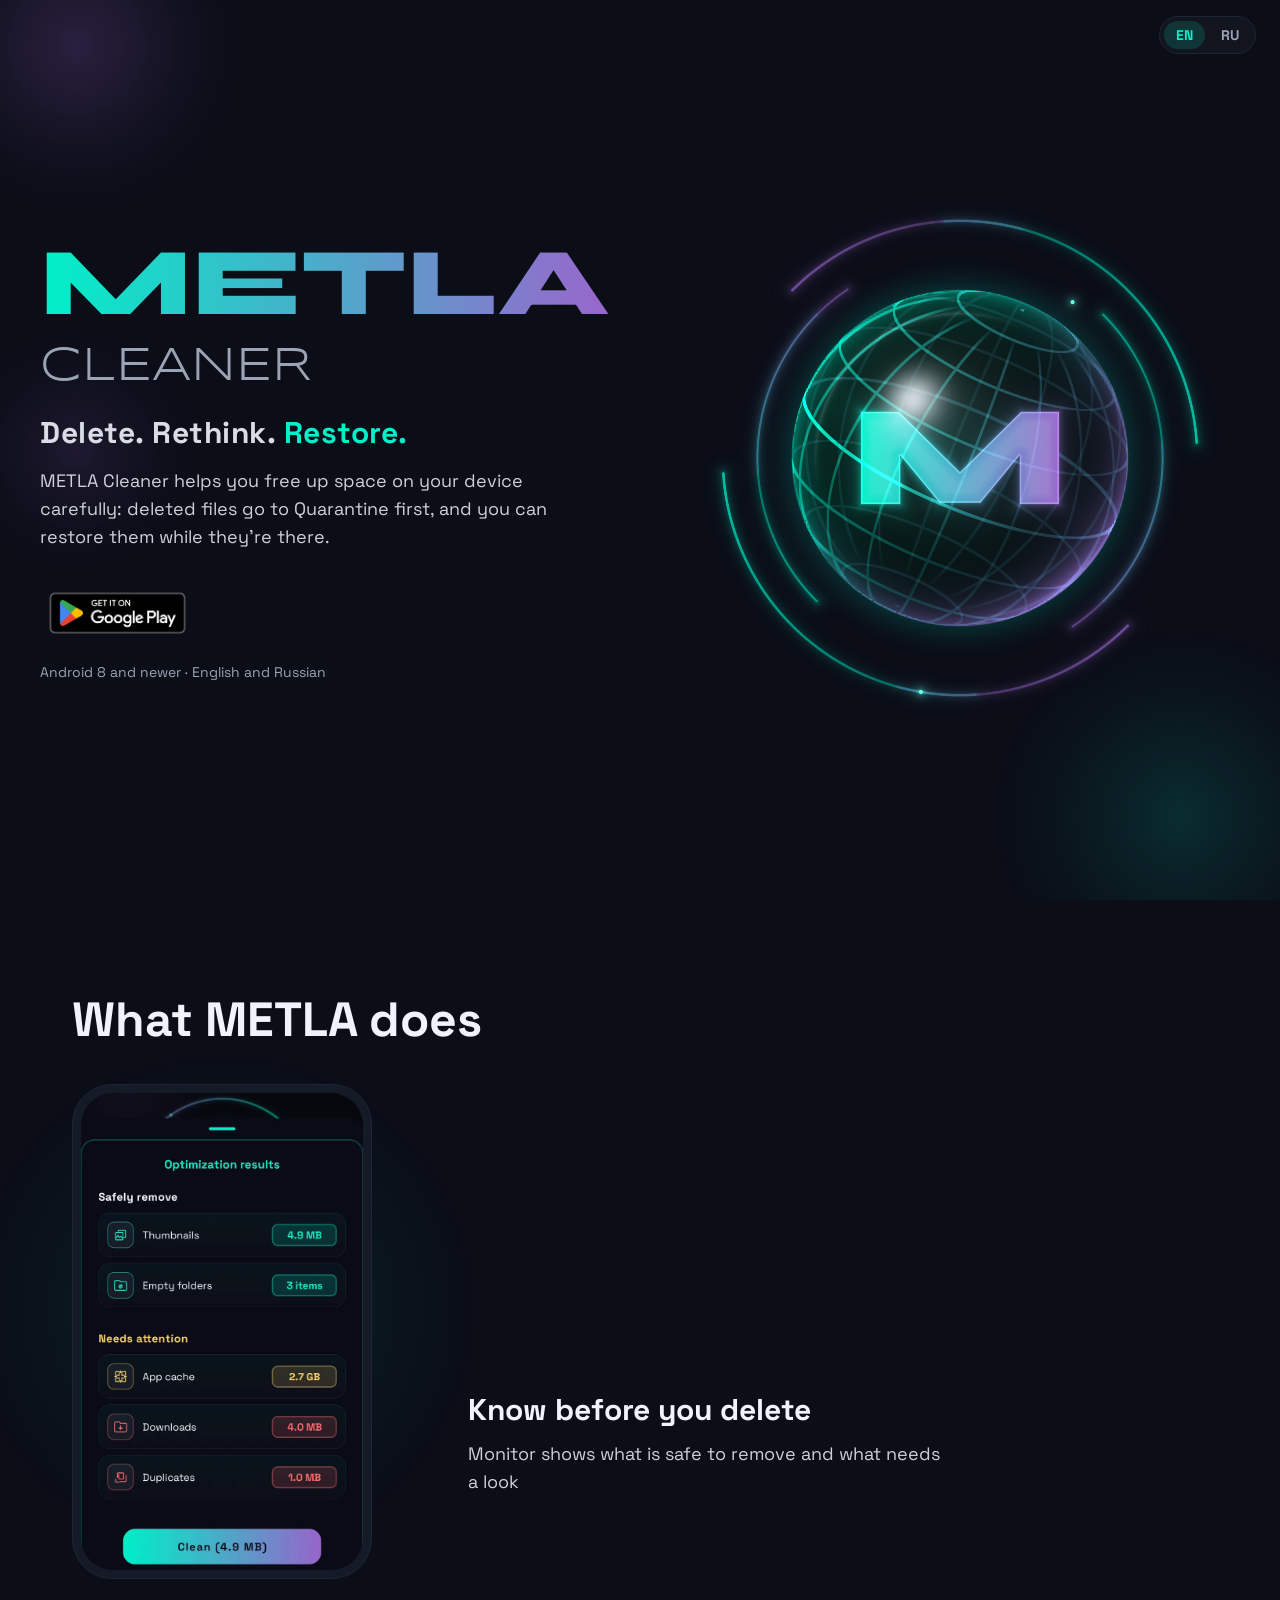
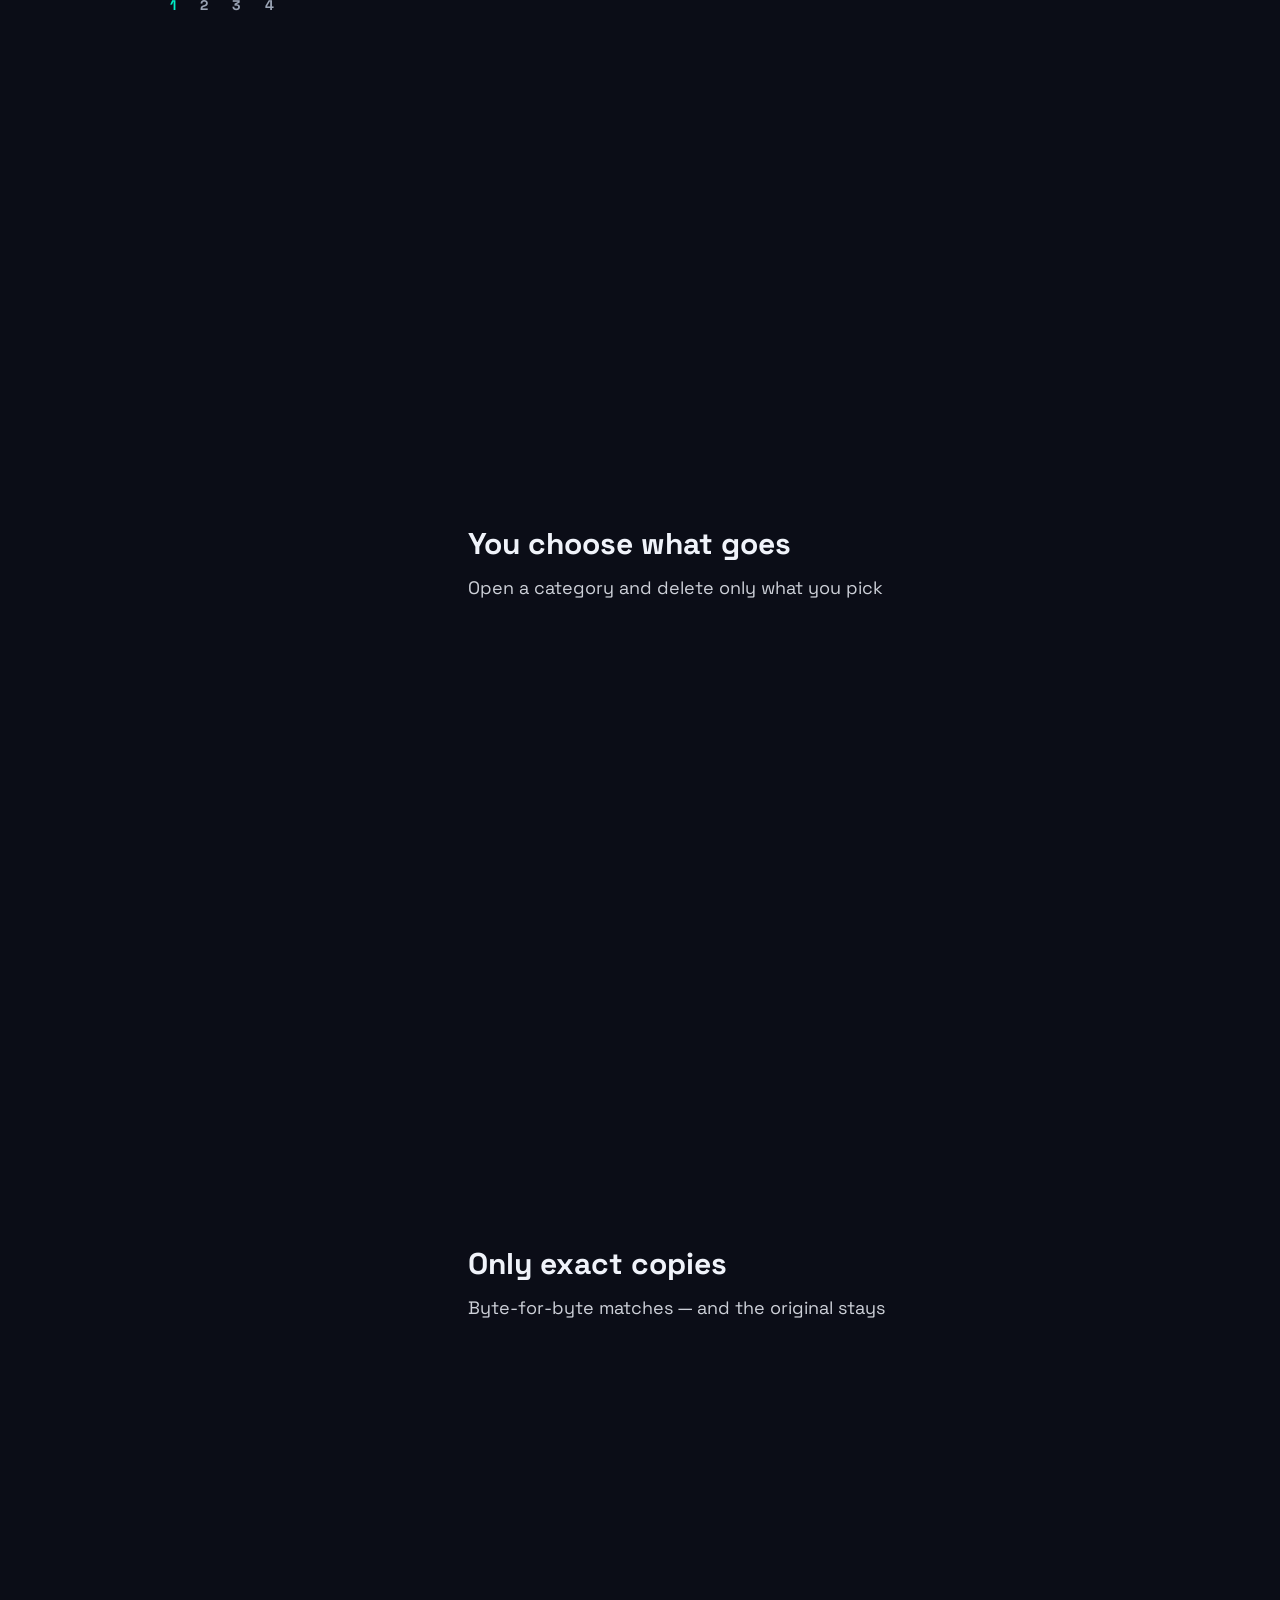
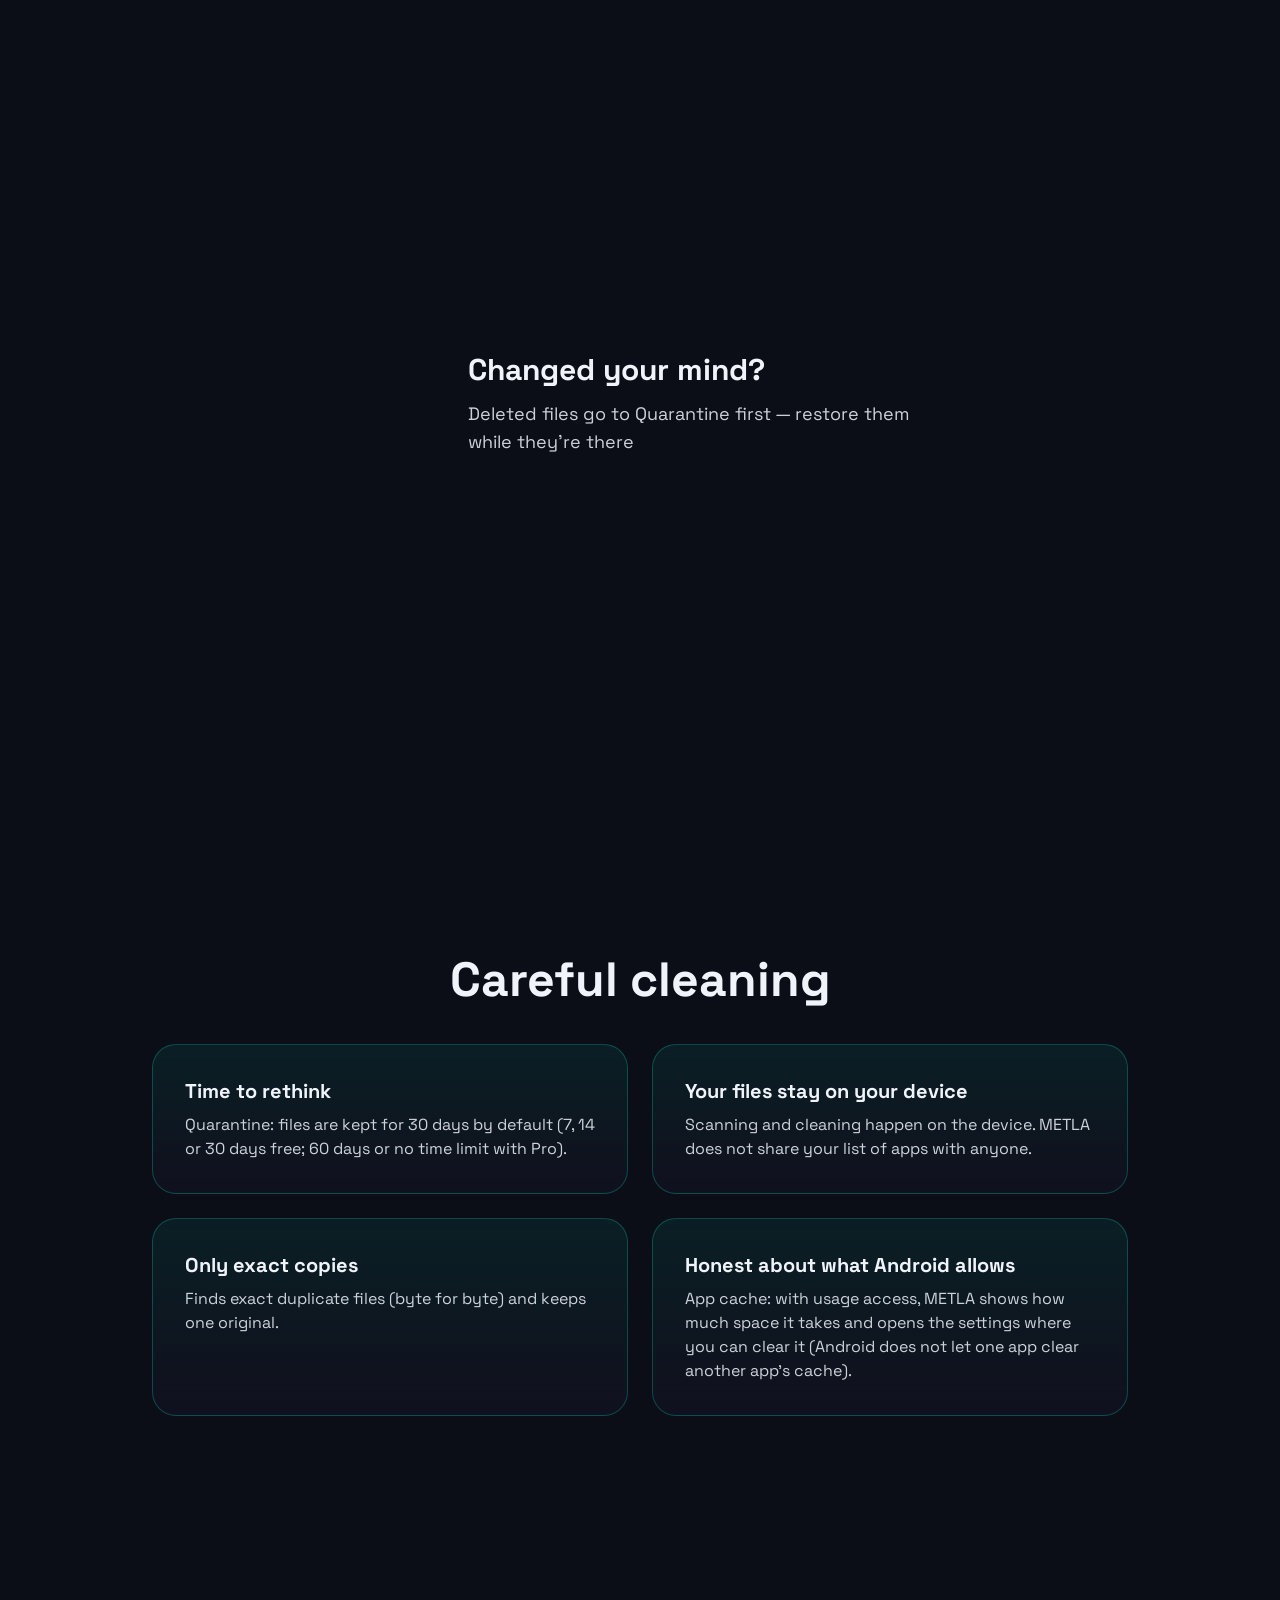
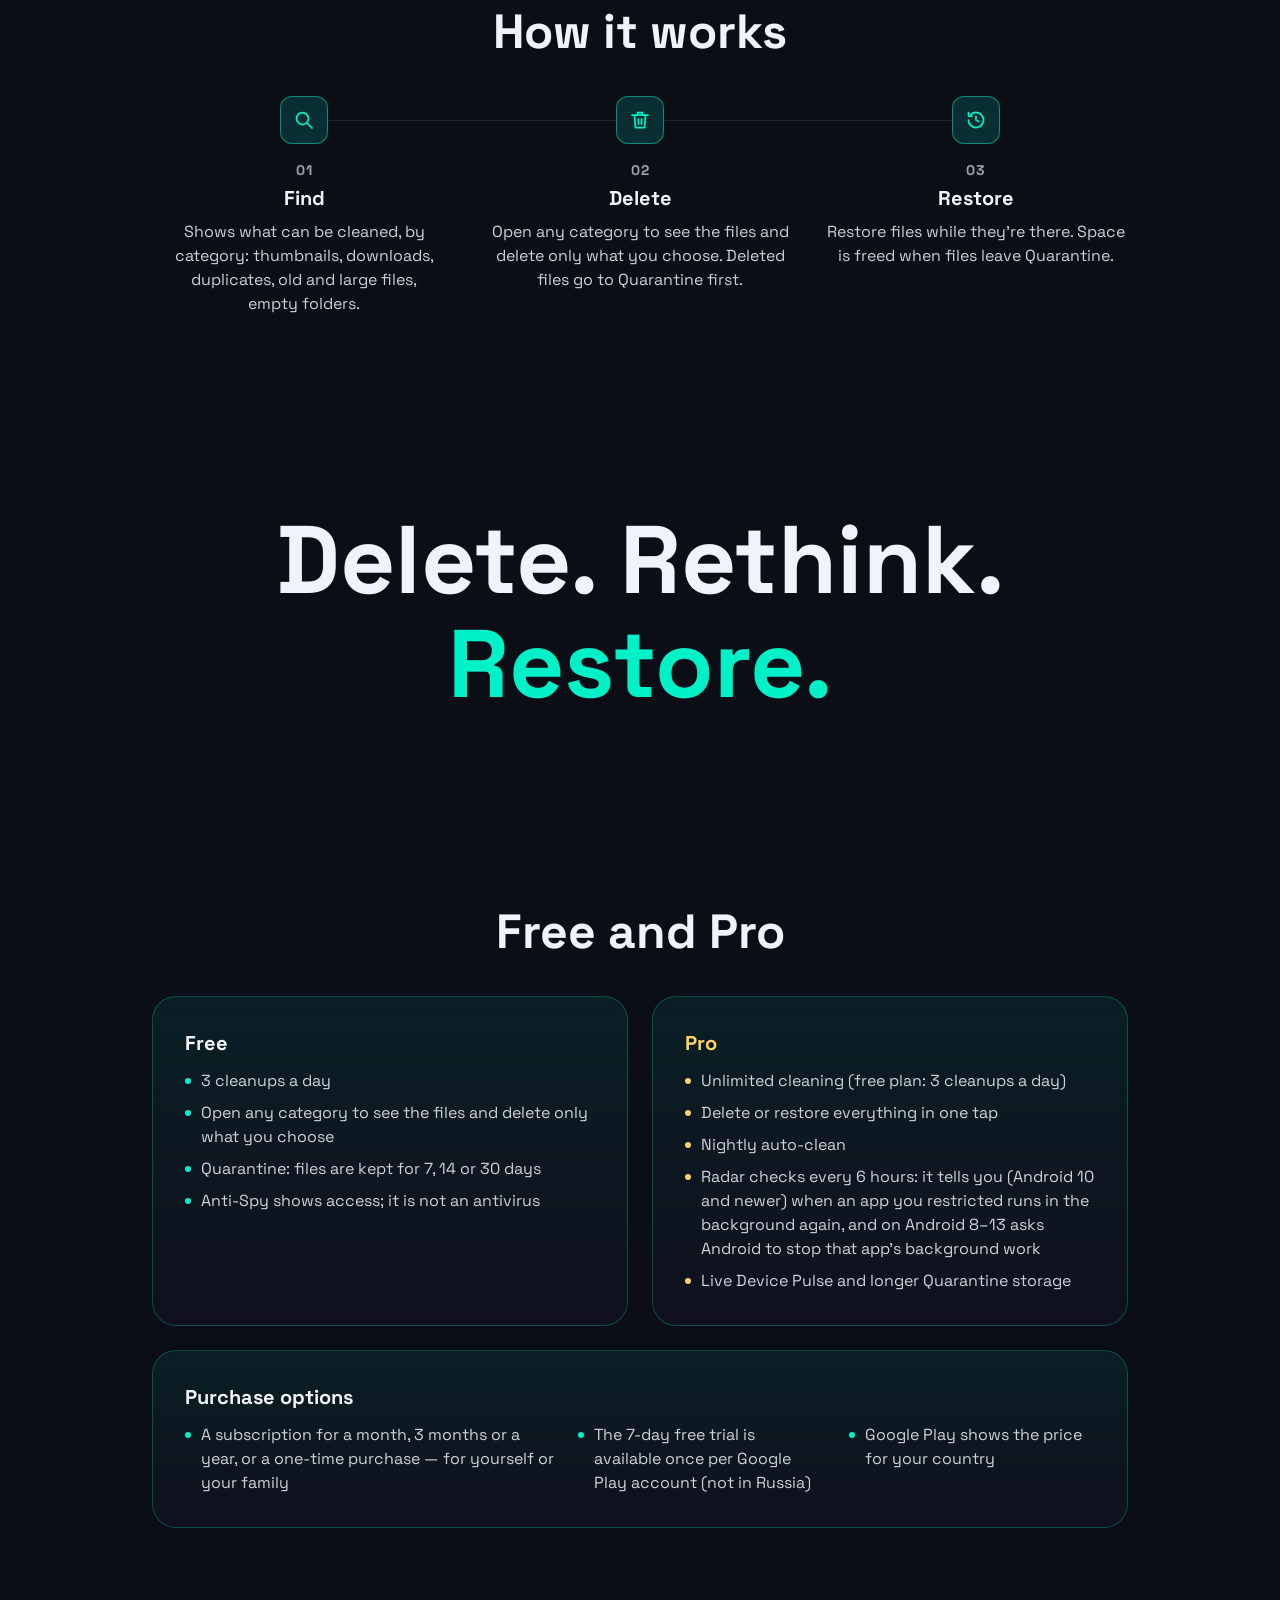
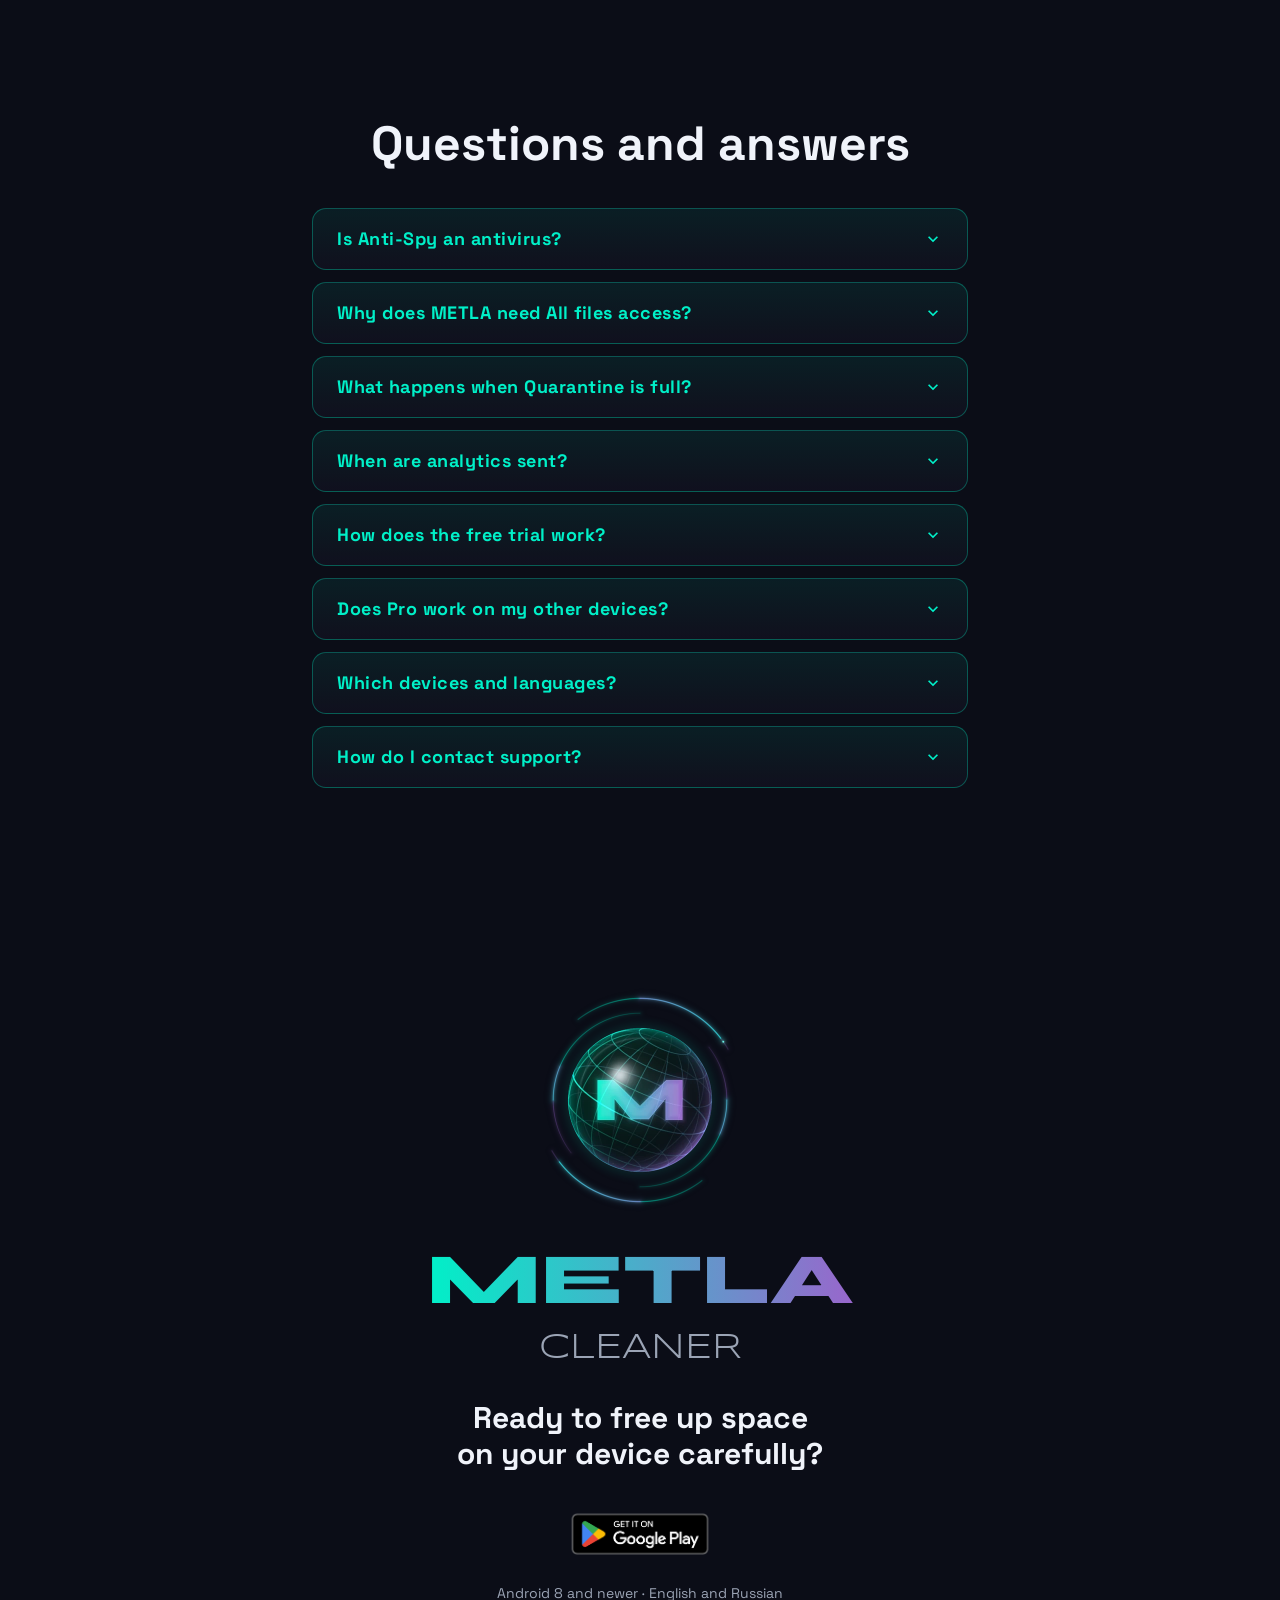
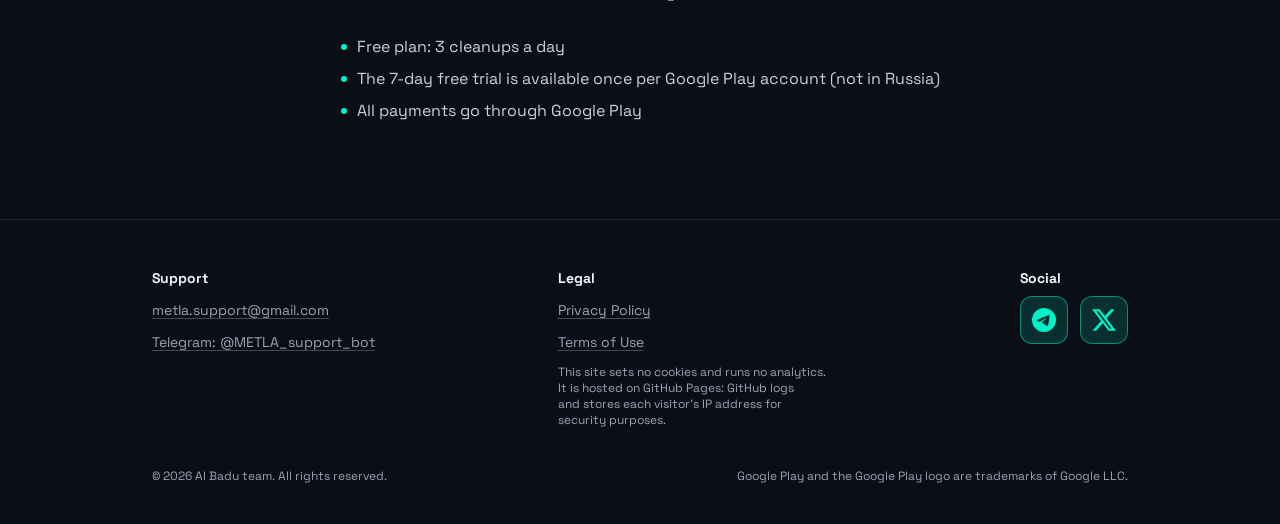
==== index.html @ da5ef50d "Сайт metlacleaner.com — файлы страницы из AlBadun/metla-site, site-v1 5c73a1a Выгружено tools/publis" ====
<!doctype html>
<!-- Английская страница (адрес /). Русская (ru/index.html, адрес /ru/) собирается из неё и слов main.js: py -B tools/make_ru.py -->
<html lang="en">
<head>
  <meta charset="utf-8">
  <meta name="viewport" content="width=device-width, initial-scale=1, viewport-fit=cover">
  <script>
    // Язык — по адресу: / — английский, /ru/ — русский. Корень без выбора — по языку браузера: русский уходит на /ru/
    // сразу, до стилей и картинок. Выбор в переключателе помнит сама вкладка (history.state), хранилища браузера нет.
    (function () {
      var root = document.documentElement;
      if (root.lang === 'en' && !(history.state && history.state.lang)) {
        var list = navigator.languages || [navigator.language || 'en'];
        for (var i = 0; i < list.length; i++) {
          var l = String(list[i]).toLowerCase();
          if (l.indexOf('ru') === 0) { location.replace('/ru/' + location.search + location.hash); return; }
          if (l.indexOf('en') === 0) break;
        }
      }
      if ('IntersectionObserver' in window) root.classList.add('js');
    })();
  </script>
  <title>METLA Cleaner — Delete. Rethink. Restore.</title>
  <meta name="description" content="METLA Cleaner helps you free up space on your device carefully: deleted files go to Quarantine first, and you can restore them while they’re there.">
  <link rel="canonical" href="https://metlacleaner.com/">
  <link rel="alternate" hreflang="en" href="https://metlacleaner.com/">
  <link rel="alternate" hreflang="ru" href="https://metlacleaner.com/ru/">
  <link rel="alternate" hreflang="x-default" href="https://metlacleaner.com/">
  <meta property="og:type" content="website">
  <meta property="og:site_name" content="METLA Cleaner">
  <meta property="og:title" content="METLA Cleaner — Delete. Rethink. Restore.">
  <meta property="og:description" content="METLA Cleaner helps you free up space on your device carefully: deleted files go to Quarantine first, and you can restore them while they’re there.">
  <meta property="og:url" content="https://metlacleaner.com/">
  <meta property="og:image" content="https://metlacleaner.com/assets/img/og-en.jpg">
  <meta property="og:image:width" content="1200">
  <meta property="og:image:height" content="630">
  <meta property="og:image:alt" content="METLA Cleaner — Delete. Rethink. Restore.">
  <meta property="og:locale" content="en_US">
  <meta property="og:locale:alternate" content="ru_RU">
  <meta name="twitter:card" content="summary_large_image">
  <meta name="theme-color" content="#0B0D17">
  <meta name="color-scheme" content="dark">
  <link rel="icon" href="/assets/img/favicon-96.png" sizes="96x96" type="image/png">
  <link rel="icon" href="/assets/img/favicon-32.png" sizes="32x32" type="image/png">
  <link rel="apple-touch-icon" href="/assets/img/apple-touch-icon.png">
  <link rel="preload" href="/assets/fonts/syne-800.woff" as="font" type="font/woff" crossorigin>
  <link rel="preload" href="/assets/fonts/syncopate-400.woff" as="font" type="font/woff" crossorigin>
  <link rel="stylesheet" href="/assets/css/site.css">
</head>
<body>
  <a class="skip" href="#main" data-t="skip">Skip to content</a>

  <div class="bar" id="bar" inert>
    <div class="bar__inner">
      <a class="bar__home" href="#main" aria-label="METLA Cleaner">
        <img class="bar__sign" src="/assets/img/sign-96.webp" width="96" height="96" alt="">
        <span class="bar__name"><span class="bar__metla">METLA</span><span class="bar__cleaner">CLEANER</span></span>
      </a>
      <div class="lang" role="group" aria-label="Language">
        <button type="button" data-lang="en" aria-pressed="true">EN</button>
        <button type="button" data-lang="ru" aria-pressed="false">RU</button>
      </div>
      <a class="play-badge" href="https://play.google.com/store/apps/details?id=com.metla.cleaner&amp;hl=en">
        <img lang="en" src="/assets/img/google-play-badge-en.png" width="646" height="250" alt="Get it on Google Play" loading="lazy">
        <img lang="ru" src="/assets/img/google-play-badge-ru.png" width="646" height="250" alt="Скачать из Google Play" loading="lazy">
      </a>
    </div>
  </div>

  <header class="topbar">
    <div class="lang" role="group" aria-label="Language">
      <button type="button" data-lang="en" aria-pressed="true">EN</button>
      <button type="button" data-lang="ru" aria-pressed="false">RU</button>
    </div>
  </header>

  <main id="main">
    <section class="hero" aria-labelledby="hero-title">
      <div class="spots" aria-hidden="true">
        <span class="spot spot--1"></span>
        <span class="spot spot--2"></span>
        <span class="spot spot--3"></span>
      </div>

      <div class="hero__inner">
        <div class="hero__text">
          <h1 class="wordmark" id="hero-title">
            <span class="wordmark__metla">METLA</span>
            <span class="wordmark__cleaner">CLEANER</span>
          </h1>
          <p class="slogan"><span data-t="sloganA">Delete. Rethink.</span> <span class="slogan__accent" data-t="sloganB">Restore.</span></p>
          <p class="lead" data-t="lead">METLA Cleaner helps you free up space on your device carefully: deleted files go to Quarantine first, and you can restore them while they’re there.</p>
          <a class="play-badge" href="https://play.google.com/store/apps/details?id=com.metla.cleaner&amp;hl=en">
            <img lang="en" src="/assets/img/google-play-badge-en.png" width="646" height="250" alt="Get it on Google Play" loading="lazy">
            <img lang="ru" src="/assets/img/google-play-badge-ru.png" width="646" height="250" alt="Скачать из Google Play" loading="lazy">
          </a>
          <p class="fact" data-t="fact">Android&nbsp;8 and newer · English and Russian</p>
        </div>

        <div class="hero__stage">
          <div class="orb" aria-hidden="true">
            <canvas></canvas>
            <img width="1040" height="1040" alt="">
            <noscript><img src="/assets/img/sphere.webp" width="1040" height="1040" alt=""></noscript>
          </div>
        </div>
      </div>
    </section>

    <section class="screens" aria-labelledby="screens-title">
      <div class="screens__inner">
        <h2 class="section-title screens__title" id="screens-title" data-t="screensTitle" data-reveal="all">What METLA does</h2>

        <div class="screens__layout">
          <div class="screens__stage" aria-hidden="true">
            <div class="phone">
              <img class="is-on" data-shot="monitor" width="720" height="1219" alt="" loading="lazy" decoding="async">
              <img data-shot="cleanable" width="720" height="1219" alt="" loading="lazy" decoding="async">
              <img data-shot="duplicates" width="720" height="1219" alt="" loading="lazy" decoding="async">
              <img data-shot="quarantine" width="720" height="1219" alt="" loading="lazy" decoding="async">
            </div>
            <ol class="screens__nums">
              <li class="is-on">1</li>
              <li>2</li>
              <li>3</li>
              <li>4</li>
            </ol>
          </div>

          <div class="screens__list" data-reveal="narrow">
            <ol class="shots" id="shots" aria-label="Screenshots" data-t-label="shotsLabel">
              <li class="shot is-on">
                <figure>
                  <div class="phone"><img data-shot="monitor" data-alt="altMonitor" width="720" height="1219" alt="" loading="lazy" decoding="async"><noscript><img src="/assets/img/screen-monitor-en.webp" width="720" height="1219" alt="METLA Cleaner screenshot: the Monitor screen"></noscript></div>
                  <figcaption data-reveal="wide">
                    <h3 class="shot__title" data-t="shotMonitorT">Know before you delete</h3>
                    <p class="shot__line" data-t="shotMonitorL">Monitor shows what is safe to remove and what needs a look</p>
                  </figcaption>
                </figure>
              </li>
              <li class="shot">
                <figure>
                  <div class="phone"><img data-shot="cleanable" data-alt="altCleanable" width="720" height="1219" alt="" loading="lazy" decoding="async"><noscript><img src="/assets/img/screen-cleanable-en.webp" width="720" height="1219" alt="METLA Cleaner screenshot: the “What can be cleaned” screen"></noscript></div>
                  <figcaption data-reveal="wide">
                    <h3 class="shot__title" data-t="shotCleanableT">You choose what goes</h3>
                    <p class="shot__line" data-t="shotCleanableL">Open a category and delete only what you pick</p>
                  </figcaption>
                </figure>
              </li>
              <li class="shot">
                <figure>
                  <div class="phone"><img data-shot="duplicates" data-alt="altDuplicates" width="720" height="1219" alt="" loading="lazy" decoding="async"><noscript><img src="/assets/img/screen-duplicates-en.webp" width="720" height="1219" alt="METLA Cleaner screenshot: the Duplicates screen"></noscript></div>
                  <figcaption data-reveal="wide">
                    <h3 class="shot__title" data-t="shotDuplicatesT">Only exact copies</h3>
                    <p class="shot__line" data-t="shotDuplicatesL">Byte-&#8288;for-&#8288;byte matches — and the original stays</p>
                  </figcaption>
                </figure>
              </li>
              <li class="shot">
                <figure>
                  <div class="phone"><img data-shot="quarantine" data-alt="altQuarantine" width="720" height="1219" alt="" loading="lazy" decoding="async"><noscript><img src="/assets/img/screen-quarantine-en.webp" width="720" height="1219" alt="METLA Cleaner screenshot: the Quarantine screen"></noscript></div>
                  <figcaption data-reveal="wide">
                    <h3 class="shot__title" data-t="shotQuarantineT">Changed your mind?</h3>
                    <p class="shot__line" data-t="shotQuarantineL">Deleted files go to Quarantine first — restore them while they’re there</p>
                  </figcaption>
                </figure>
              </li>
            </ol>
            <div class="shots__dots" role="group" aria-label="Screenshots" data-t-label="shotsLabel">
              <button type="button" aria-current="true" aria-label="Screenshot 1" data-t-label="dot1"></button>
              <button type="button" aria-label="Screenshot 2" data-t-label="dot2"></button>
              <button type="button" aria-label="Screenshot 3" data-t-label="dot3"></button>
              <button type="button" aria-label="Screenshot 4" data-t-label="dot4"></button>
            </div>
          </div>
        </div>
      </div>
    </section>

    <section class="benefits" aria-labelledby="benefits-title">
      <div class="benefits__inner">
        <h2 class="section-title" id="benefits-title" data-t="benefitsTitle" data-reveal="all">Careful cleaning</h2>
        <ul class="benefits__list">
          <li class="benefit" data-reveal="all">
            <h3 class="benefit__title" data-t="benefit1T">Time to rethink</h3>
            <p class="benefit__text" data-t="benefit1D">Quarantine: files are kept for 30&nbsp;days by default (7, 14 or 30&nbsp;days free; 60&nbsp;days or no time limit with Pro).</p>
          </li>
          <li class="benefit" data-reveal="all">
            <h3 class="benefit__title" data-t="benefit2T">Your files stay on your device</h3>
            <p class="benefit__text" data-t="benefit2D">Scanning and cleaning happen on the device. METLA does not share your list of apps with anyone.</p>
          </li>
          <li class="benefit" data-reveal="all">
            <h3 class="benefit__title" data-t="benefit3T">Only exact copies</h3>
            <p class="benefit__text" data-t="benefit3D">Finds exact duplicate files (byte for byte) and keeps one original.</p>
          </li>
          <li class="benefit" data-reveal="all">
            <h3 class="benefit__title" data-t="benefit4T">Honest about what Android allows</h3>
            <p class="benefit__text" data-t="benefit4D">App cache: with usage access, METLA shows how much space it takes and opens the settings where you can clear it (Android does not let one app clear another app’s cache).</p>
          </li>
        </ul>
      </div>
    </section>

    <section class="how" aria-labelledby="how-title">
      <div class="how__inner">
        <h2 class="section-title" id="how-title" data-t="howTitle" data-reveal="all">How it works</h2>
        <ol class="steps">
          <li class="step" data-reveal="all">
            <span class="step__icon" aria-hidden="true">
              <svg viewBox="0 0 24 24"><circle cx="10.5" cy="10.5" r="6"/><path d="M15 15l5 5"/></svg>
            </span>
            <div class="step__body">
              <span class="step__num" aria-hidden="true">01</span>
              <h3 class="step__title" data-t="step1T">Find</h3>
              <p class="step__text" data-t="step1D">Shows what can be cleaned, by category: thumbnails, downloads, duplicates, old and large files, empty folders.</p>
            </div>
          </li>
          <li class="step" data-reveal="all">
            <span class="step__icon" aria-hidden="true">
              <svg viewBox="0 0 24 24"><path d="M4 7h16"/><path d="M9.5 7V4.5h5V7"/><path d="M6.5 7l1 12.5h9l1-12.5"/><path d="M10.5 11v5"/><path d="M13.5 11v5"/></svg>
            </span>
            <div class="step__body">
              <span class="step__num" aria-hidden="true">02</span>
              <h3 class="step__title" data-t="step2T">Delete</h3>
              <p class="step__text" data-t="step2D">Open any category to see the files and delete only what you choose. Deleted files go to Quarantine first.</p>
            </div>
          </li>
          <li class="step" data-reveal="all">
            <span class="step__icon" aria-hidden="true">
              <svg viewBox="0 0 24 24"><path d="M4.5 12a7.5 7.5 0 1 0 2.2-5.3"/><path d="M4.5 4.5V8H8"/><path d="M12 8.5V12l2.5 1.5"/></svg>
            </span>
            <div class="step__body">
              <span class="step__num" aria-hidden="true">03</span>
              <h3 class="step__title" data-t="step3T">Restore</h3>
              <p class="step__text" data-t="step3D">Restore files while they’re there. Space is freed when files leave Quarantine.</p>
            </div>
          </li>
        </ol>
      </div>
    </section>

    <section class="motto" aria-labelledby="motto-title">
      <div class="motto__inner">
        <h2 class="motto__text" id="motto-title">
          <span class="motto__word" data-t="mottoW1">Delete.</span>
          <span class="motto__word" data-t="mottoW2">Rethink.</span>
          <span class="motto__word motto__word--accent" data-t="mottoW3">Restore.</span>
        </h2>
      </div>
    </section>

    <section class="benefits" aria-labelledby="plans-title">
      <div class="benefits__inner">
        <h2 class="section-title" id="plans-title" data-t="plansTitle" data-reveal="all">Free and Pro</h2>
        <ul class="benefits__list">
          <li class="benefit" data-reveal="all">
            <h3 class="benefit__title" data-t="plansFreeT">Free</h3>
            <ul class="plans__items">
              <li data-t="plansF1">3&nbsp;cleanups a day</li>
              <li data-t="plansF2">Open any category to see the files and delete only what you choose</li>
              <li data-t="plansF3">Quarantine: files are kept for 7, 14 or 30&nbsp;days</li>
              <li data-t="plansF4">Anti-Spy shows access; it is not an antivirus</li>
            </ul>
          </li>
          <li class="benefit plans__pro" data-reveal="all">
            <h3 class="benefit__title">Pro</h3>
            <ul class="plans__items">
              <li data-t="plansP1">Unlimited cleaning (free plan: 3&nbsp;cleanups a day)</li>
              <li data-t="plansP2">Delete or restore everything in one tap</li>
              <li data-t="plansP3">Nightly auto-clean</li>
              <li data-t="plansP4">Radar checks every 6&nbsp;hours: it tells you (Android&nbsp;10 and newer) when an app you restricted runs in the background again, and on Android&nbsp;8–&#8288;13 asks Android to stop that app’s background work</li>
              <li data-t="plansP5">Live Device Pulse and longer Quarantine storage</li>
            </ul>
          </li>
          <li class="benefit plans__buy" data-reveal="all">
            <h3 class="benefit__title" data-t="plansBuyT">Purchase options</h3>
            <ul class="plans__items">
              <li data-t="plansB1">A subscription for a month, 3&nbsp;months or a year, or a one-&#8288;time purchase — for yourself or your family</li>
              <li data-t="cta2">The 7-day free trial is available once per Google Play account (not&nbsp;in&nbsp;Russia)</li>
              <li data-t="plansB3">Google Play shows the price for your country</li>
            </ul>
          </li>
        </ul>
      </div>
    </section>

    <section class="faq" aria-labelledby="faq-title">
      <div class="faq__inner">
        <h2 class="section-title" id="faq-title" data-t="faqTitle" data-reveal="all">Questions and answers</h2>
        <div class="faq__list" data-reveal="all">
          <details class="faq__item">
            <summary class="faq__q"><span data-t="q1">Is Anti-Spy an antivirus?</span><svg class="faq__arrow" viewBox="0 0 24 24" aria-hidden="true"><path d="M7.41 8.59 12 13.17l4.59-4.58L18 10l-6 6-6-6z"/></svg></summary>
            <div class="faq__a">
              <p data-t="a1">Activity and Anti-Spy: see how much apps run and which apps have been granted or request access to your camera, microphone, location, contacts, phone, SMS and storage — with a direct link to change it in settings. Anti-Spy shows access; it is not an antivirus.</p>
            </div>
          </details>
          <details class="faq__item">
            <summary class="faq__q"><span data-t="q2">Why does METLA need All files access?</span><svg class="faq__arrow" viewBox="0 0 24 24" aria-hidden="true"><path d="M7.41 8.59 12 13.17l4.59-4.58L18 10l-6 6-6-6z"/></svg></summary>
            <div class="faq__a">
              <p data-t="a2">On Android&nbsp;11 and newer, METLA needs All files access to find duplicates of any file type, empty folders and old downloads across your storage, and to move deleted files into Quarantine and back. Without it these features don’t start. METLA never opens other apps’ private folders.</p>
            </div>
          </details>
          <details class="faq__item">
            <summary class="faq__q"><span data-t="q3">What happens when Quarantine is full?</span><svg class="faq__arrow" viewBox="0 0 24 24" aria-hidden="true"><path d="M7.41 8.59 12 13.17l4.59-4.58L18 10l-6 6-6-6z"/></svg></summary>
            <div class="faq__a">
              <p data-t="a3">Its size is limited (1&nbsp;GB by default, you can change it): when space runs out, METLA warns you and asks before deleting the oldest files for good.</p>
            </div>
          </details>
          <details class="faq__item">
            <summary class="faq__q"><span data-t="q4">When are analytics sent?</span><svg class="faq__arrow" viewBox="0 0 24 24" aria-hidden="true"><path d="M7.41 8.59 12 13.17l4.59-4.58L18 10l-6 6-6-6z"/></svg></summary>
            <div class="faq__a">
              <p data-t="a4">METLA asks for the permissions Android asks you about only when a feature needs them. Analytics and crash reports are sent only after your consent, and you can turn them off in Settings.</p>
              <p><a class="faq__link" href="https://albadun.github.io/metla-privacy/en.html" data-link="privacy" data-t="privacy">Privacy Policy</a></p>
            </div>
          </details>
          <details class="faq__item">
            <summary class="faq__q"><span data-t="q6">How does the free trial work?</span><svg class="faq__arrow" viewBox="0 0 24 24" aria-hidden="true"><path d="M7.41 8.59 12 13.17l4.59-4.58L18 10l-6 6-6-6z"/></svg></summary>
            <div class="faq__a">
              <p data-t="a6">The 7-day free trial is available once per Google Play account. If you don’t cancel before it ends, the plan price is charged, and the subscription then renews automatically until you cancel it in Google Play. All payments go through Google Play.</p>
            </div>
          </details>
          <details class="faq__item">
            <summary class="faq__q"><span data-t="q7">Does Pro work on my other devices?</span><svg class="faq__arrow" viewBox="0 0 24 24" aria-hidden="true"><path d="M7.41 8.59 12 13.17l4.59-4.58L18 10l-6 6-6-6z"/></svg></summary>
            <div class="faq__a">
              <p data-t="a7">Pro works on every device with the same Google Play account; family members get it by signing in to their METLA account.</p>
            </div>
          </details>
          <details class="faq__item">
            <summary class="faq__q"><span data-t="q8">Which devices and languages?</span><svg class="faq__arrow" viewBox="0 0 24 24" aria-hidden="true"><path d="M7.41 8.59 12 13.17l4.59-4.58L18 10l-6 6-6-6z"/></svg></summary>
            <div class="faq__a">
              <p data-t="a8">Works on phones and tablets with Android&nbsp;8 and newer, in English and Russian.</p>
            </div>
          </details>
          <details class="faq__item">
            <summary class="faq__q"><span data-t="q9">How do I contact support?</span><svg class="faq__arrow" viewBox="0 0 24 24" aria-hidden="true"><path d="M7.41 8.59 12 13.17l4.59-4.58L18 10l-6 6-6-6z"/></svg></summary>
            <div class="faq__a">
              <p data-t="a9">Questions or ideas? Write to us from the app: Profile → Support.</p>
              <p><a class="faq__link" href="mailto:metla.support@gmail.com">metla.support@gmail.com</a></p>
            </div>
          </details>
        </div>
      </div>
    </section>

    <section class="cta" aria-labelledby="cta-title">
      <div class="cta__inner" data-reveal="all">
        <img class="cta__sphere" src="/assets/img/sphere-cta.webp" width="480" height="480" alt="" loading="lazy" decoding="async">
        <h2 class="cta__name" id="cta-title">
          <span class="cta__metla">METLA</span>
          <span class="cta__cleaner">CLEANER</span>
        </h2>
        <p class="cta__ask" data-t="ctaAsk">Ready to free up space on your device carefully?</p>
        <a class="play-badge" href="https://play.google.com/store/apps/details?id=com.metla.cleaner&amp;hl=en">
          <img lang="en" src="/assets/img/google-play-badge-en.png" width="646" height="250" alt="Get it on Google Play" loading="lazy">
          <img lang="ru" src="/assets/img/google-play-badge-ru.png" width="646" height="250" alt="Скачать из Google Play" loading="lazy">
        </a>
        <p class="fact" data-t="fact">Android&nbsp;8 and newer · English and Russian</p>
        <ul class="cta__facts">
          <li data-t="cta1">Free plan: 3&nbsp;cleanups a day</li>
          <li data-t="cta2">The 7-day free trial is available once per Google Play account (not&nbsp;in&nbsp;Russia)</li>
          <li data-t="cta3">All payments go through Google Play</li>
        </ul>
      </div>
    </section>
  </main>

  <footer class="footer">
    <div class="footer__inner">
      <div class="footer__cols">
        <div class="footer__col">
          <h2 class="footer__head" data-t="footSupport">Support</h2>
          <ul class="footer__links">
            <li><a href="mailto:metla.support@gmail.com">metla.support@gmail.com</a></li>
            <li><a href="https://t.me/METLA_support_bot">Telegram: @METLA_support_bot</a></li>
          </ul>
        </div>
        <div class="footer__col">
          <h2 class="footer__head" data-t="footLegal">Legal</h2>
          <ul class="footer__links">
            <li><a href="https://albadun.github.io/metla-privacy/en.html" data-link="privacy" data-t="privacy">Privacy Policy</a></li>
            <li><a href="https://albadun.github.io/metla-privacy/terms/en.html" data-link="terms" data-t="terms">Terms of Use</a></li>
          </ul>
          <p class="footer__note" data-t="footData">This site sets no cookies and runs no analytics. It is hosted on GitHub Pages: GitHub logs and stores each visitor’s IP address for security purposes.</p>
        </div>
        <div class="footer__col">
          <h2 class="footer__head" data-t="footSocial">Social</h2>
          <ul class="footer__social">
            <li>
              <a class="footer__icon" href="https://t.me/metla_cleaner_en" data-link="telegram" aria-label="METLA Cleaner on Telegram" data-t-label="socialTelegram">
                <svg viewBox="0 0 24 24" aria-hidden="true"><path d="M11.944 0A12 12 0 0 0 0 12a12 12 0 0 0 12 12 12 12 0 0 0 12-12A12 12 0 0 0 12 0a12 12 0 0 0-.056 0zm4.962 7.224c.1-.002.321.023.465.14a.506.506 0 0 1 .171.325c.016.093.036.306.02.472-.18 1.898-.962 6.502-1.36 8.627-.168.9-.499 1.201-.82 1.23-.696.065-1.225-.46-1.9-.902-1.056-.693-1.653-1.124-2.678-1.8-1.185-.78-.417-1.21.258-1.91.177-.184 3.247-2.977 3.307-3.23.007-.032.014-.15-.056-.212s-.174-.041-.249-.024c-.106.024-1.793 1.14-5.061 3.345-.48.33-.913.49-1.302.48-.428-.008-1.252-.241-1.865-.44-.752-.245-1.349-.374-1.297-.789.027-.216.325-.437.893-.663 3.498-1.524 5.83-2.529 6.998-3.014 3.332-1.386 4.025-1.627 4.476-1.635z"/></svg>
              </a>
            </li>
            <li>
              <a class="footer__icon" href="https://x.com/METLA_Cleaner" aria-label="METLA Cleaner on X" data-t-label="socialX">
                <svg viewBox="0 0 24 24" aria-hidden="true"><path d="M18.901 1.153h3.68l-8.04 9.19L24 22.846h-7.406l-5.8-7.584-6.638 7.584H.474l8.6-9.83L0 1.154h7.594l5.243 6.932ZM17.61 20.644h2.039L6.486 3.24H4.298Z"/></svg>
              </a>
            </li>
          </ul>
        </div>
      </div>
      <div class="footer__base">
        <p data-t="copyright">© 2026 Al Badu team. All rights reserved.</p>
        <p data-t="trademark">Google Play and the Google Play logo are trademarks of Google LLC.</p>
      </div>
    </div>
  </footer>

  <div class="page-end" aria-hidden="true"></div>

  <script src="/assets/js/sphere.js"></script>
  <script src="/assets/js/main.js"></script>
  <script src="/assets/js/sections.js"></script>
</body>
</html>
---- assets/css/site.css ----
/* METLA — сайт. Цвета, шрифты и движение — навык metla-site (DESIGN_SYSTEM METLA, разделы 2, 3, 4.1, 11). */

@font-face { font-family: "Space Grotesk"; src: url("../fonts/space-grotesk-400.woff") format("woff"); font-weight: 400; font-display: swap; }
@font-face { font-family: "Space Grotesk"; src: url("../fonts/space-grotesk-700.woff") format("woff"); font-weight: 700; font-display: swap; }
@font-face { font-family: "Onest"; src: url("../fonts/onest-400.woff") format("woff"); font-weight: 400; font-display: swap; }
@font-face { font-family: "Onest"; src: url("../fonts/onest-700.woff") format("woff"); font-weight: 700; font-display: swap; }
@font-face { font-family: "Syne"; src: url("../fonts/syne-800.woff") format("woff"); font-weight: 800; font-display: block; }
@font-face { font-family: "Syncopate"; src: url("../fonts/syncopate-400.woff") format("woff"); font-weight: 400; font-display: block; }

:root {
  --void: #0B0D17;
  --deep: #151A27;
  --stroke: #1F2538;
  --aqua: #00F0C8;
  --violet: #9966CC;
  --text: #F0F3FA;
  --text-read: rgba(240, 243, 250, 0.85);
  --steel: #9BA4B5;
  --saffron: #FFD166;
  --ease: cubic-bezier(0.22, 1, 0.36, 1);
  --breath: cubic-bezier(0.37, 0, 0.63, 1);
}

*, *::before, *::after { box-sizing: border-box; }

html {
  background: var(--void);
  color: var(--text);
  -webkit-text-size-adjust: 100%;
  /* элемент в фокусе браузер ставит ниже закреплённой шапки, а не под неё (WCAG 2.2, 2.4.11): шапка 56 px + запас 16;
     от 768 — 64 + 16 (ниже, у шапки) */
  scroll-padding-top: 72px;
}

body {
  margin: 0;
  font-family: "Space Grotesk", system-ui, sans-serif;
  font-size: 16px;
  line-height: 24px;
  -webkit-font-smoothing: antialiased;
  -moz-osx-font-smoothing: grayscale;
}

html:lang(ru) body { font-family: "Onest", system-ui, sans-serif; }

img { max-width: 100%; }

:focus-visible {
  outline: 2px solid var(--aqua);
  outline-offset: 4px;
  border-radius: 8px;
}

.skip {
  position: absolute;
  left: 16px;
  top: 12px;
  z-index: 20;
  padding: 8px 12px;
  border-radius: 8px;
  background: var(--deep);
  color: var(--text);
  font-size: 14px;
  line-height: 20px;
  font-weight: 700;
  text-decoration: none;
  transform: translateY(-160%);
}
.skip:focus { transform: none; }

/* Язык */
.topbar {
  position: absolute;
  top: 0;
  right: 0;
  z-index: 10;
  padding: 16px 24px;
}

.lang {
  display: flex;
  gap: 4px;
  padding: 4px;
  border: 1px solid var(--stroke);
  border-radius: 9999px;
  background: rgba(255, 255, 255, 0.03);
}

.lang button {
  border: 0;
  border-radius: 9999px;
  padding: 4px 12px;
  background: transparent;
  color: var(--steel);
  font: 700 14px/20px "Space Grotesk", system-ui, sans-serif;
  cursor: pointer;
  transition: color 300ms var(--ease), background-color 300ms var(--ease), transform 120ms var(--ease);
}
.lang button:hover { color: var(--text); }
.lang button:active { transform: scale(0.98); }
.lang button[aria-pressed="true"] {
  color: var(--aqua);
  background: rgba(0, 240, 200, 0.15);
}

/* Первый экран */
.hero {
  position: relative;
  min-height: 100vh;
  min-height: 100svh;
  display: flex;
  align-items: center;
  padding: 64px 24px 48px;
  isolation: isolate;
}

.hero__inner {
  position: relative;
  z-index: 1;
  width: 100%;
  max-width: 1200px;
  margin: 0 auto;
  display: grid;
  grid-template-columns: minmax(0, 1fr);
  justify-items: center;
  gap: 24px;
  text-align: center;
}

.hero__text { max-width: 680px; }

.wordmark {
  margin: 0;
  font-weight: 400;
}

.wordmark__metla,
.wordmark__cleaner {
  display: block;
  width: fit-content;
  margin-inline: auto;
}

/* METLA — Syne ExtraBold, аква → фиолет по ширине самого слова */
.wordmark__metla {
  font-family: "Syne", sans-serif;
  font-weight: 800;
  font-size: 60px;
  line-height: 60px;
  background-image: linear-gradient(90deg, var(--aqua), var(--violet));
  -webkit-background-clip: text;
  background-clip: text;
  color: transparent;
}

/* CLEANER — Syncopate заглавными, сталь; кегль — половина METLA */
.wordmark__cleaner {
  margin-top: 8px;
  font-family: "Syncopate", sans-serif;
  font-size: 30px;
  line-height: 36px;
  color: var(--steel);
}

.slogan {
  margin: 16px 0 0;
  font-size: 24px;
  line-height: 32px;
  font-weight: 700;
  color: rgba(240, 243, 250, 0.9);
  letter-spacing: 0.5px;
  text-wrap: balance;
}
.slogan__accent { color: var(--aqua); }

.lead {
  margin: 16px auto 0;
  max-width: 520px;
  color: var(--text-read);
  text-wrap: pretty;
}

.play-badge {
  display: inline-block;
  margin-top: 24px;
  border-radius: 10px;
  transition: transform 300ms var(--ease);
}
.play-badge img {
  display: block;
  height: 52px;
  width: auto;
}
.play-badge:hover { transform: translateY(-2px); }
.play-badge:active { transform: scale(0.98); transition-duration: 40ms; }

/* В значке обе картинки; видна (и грузится — loading="lazy") только картинка своего языка */
html:lang(ru) .play-badge img[lang="en"],
html:lang(en) .play-badge img[lang="ru"] { display: none; }

.fact {
  margin: 12px 0 0;
  font-size: 14px;
  line-height: 20px;
  color: var(--steel);
}

/* Сцена: сфера, ничем не закрытая (снимки экрана — в следующем разделе, решение владельца 02.11.2026 в 14:17:02) */
.hero__stage {
  order: -1;
  position: relative;
  width: min(100%, 340px);
}

.orb {
  position: relative;
  width: 100%;
  aspect-ratio: 1;
}

.orb canvas,
.orb img {
  position: absolute;
  inset: 0;
  width: 100%;
  height: 100%;
  display: block;
}
.orb canvas { opacity: 0; }
.orb.is-live canvas { opacity: 1; }
.orb.is-live img { visibility: hidden; }

/* Фон — мягкие пятна (DESIGN_SYSTEM 11.4) */
.spots {
  position: absolute;
  inset: 0;
  z-index: 0;
  overflow: hidden;
  pointer-events: none;
}

.spot {
  position: absolute;
  width: var(--d);
  height: var(--d);
  border-radius: 50%;
  background: radial-gradient(closest-side, rgba(var(--c), var(--a)) 0%, rgba(var(--c), calc(var(--a) * 0.6)) 33.3%, rgba(var(--c), calc(var(--a) * 0.22)) 66.6%, rgba(var(--c), 0) 100%);
  animation: drift var(--dur) var(--breath) infinite alternate;
  will-change: transform;
}

.spot--1 { --c: 153, 102, 204; --a: 0.22; --d: 220px; --dx: 14px; --dy: 18px; --dur: 9s; left: -60px; top: -80px; }
.spot--2 { --c: 0, 240, 200; --a: 0.14; --d: 250px; --dx: -18px; --dy: -12px; --dur: 11s; right: -60px; bottom: -70px; }
.spot--3 { --c: 153, 102, 204; --a: 0.14; --d: 160px; --dx: -16px; --dy: 0px; --dur: 7s; left: -30px; top: calc(50% - var(--d) / 2); }

@keyframes drift {
  from { transform: translate3d(0, 0, 0); }
  to { transform: translate3d(var(--dx), var(--dy), 0); }
}

.is-hidden .spot { animation-play-state: paused; }
/* Пятна движутся только при живой сфере (класс is-orb-live ставит sphere.js); сфера — неподвижная картинка (нет WebGL,
   нет скриптов, «уменьшить движение») — пятна стоят (навык B7; решение владельца 03.11.2026 — без :has(), для старых
   браузеров) */
.hero:not(.is-orb-live) .spot { animation: none; }

@media (min-width: 768px) {
  .hero { padding: 80px 32px 64px; }
  .wordmark__metla { font-size: 72px; line-height: 72px; }
  .wordmark__cleaner { margin-top: 12px; font-size: 36px; line-height: 40px; }
  .slogan { margin-top: 24px; font-size: 30px; line-height: 36px; }
  .lead { font-size: 18px; line-height: 28px; }
  .play-badge { margin-top: 32px; }
  .play-badge img { height: 56px; }
  .hero__stage { width: min(100%, 400px); }

  .spot--1 { --d: 335px; left: -91px; top: -122px; }
  .spot--2 { --d: 381px; right: -91px; bottom: -107px; }
  .spot--3 { --d: 244px; left: -46px; }
}

@media (min-width: 1024px) {
  .hero__inner {
    grid-template-columns: minmax(0, 1fr) minmax(0, 1.15fr);
    align-items: center;
    justify-items: start;
    gap: 48px;
    text-align: left;
  }
  .hero__stage { order: 0; justify-self: end; width: min(100%, 560px); }
  .wordmark__metla,
  .wordmark__cleaner,
  .lead { margin-inline: 0; }
  .wordmark__metla { font-size: 96px; line-height: 96px; }
  .wordmark__cleaner { font-size: 48px; line-height: 48px; }
  .play-badge img { height: 60px; }
}

@media (prefers-reduced-motion: reduce) {
  .spot { animation: none; }
  .play-badge,
  .lang button { transition: none; }
}

/* Шапка — появляется после первого экрана (docs/SITE_PLAN.md, раздел 3) */
.bar {
  position: fixed;
  inset: 0 0 auto 0;
  z-index: 15;
  background: rgba(11, 13, 23, 0.9);
  border-bottom: 1px solid var(--stroke);
  opacity: 0;
  transform: translateY(-8px);
  visibility: hidden;
  transition: opacity 300ms var(--ease), transform 300ms var(--ease), visibility 0s linear 300ms;
}
.bar.is-on {
  opacity: 1;
  transform: none;
  visibility: visible;
  transition: opacity 300ms var(--ease), transform 300ms var(--ease);
}

.bar__inner {
  max-width: 1200px;
  height: 56px;
  margin: 0 auto;
  padding: 0 16px;
  display: flex;
  align-items: center;
  gap: 8px;
}

.bar__home {
  display: flex;
  align-items: center;
  gap: 8px;
  margin-right: auto;
  text-decoration: none;
}
.bar__sign {
  width: 32px;
  height: 32px;
  border-radius: 50%;
}

/* Имя — как на первом экране: METLA : CLEANER = 2 : 1, промежуток — 1/7 кегля METLA */
.bar__name { display: flex; flex-direction: column; }
.bar__metla {
  font-family: "Syne", sans-serif;
  font-weight: 800;
  font-size: 16px;
  line-height: 16px;
  background-image: linear-gradient(90deg, var(--aqua), var(--violet));
  -webkit-background-clip: text;
  background-clip: text;
  color: transparent;
  width: fit-content;
}
.bar__cleaner {
  display: none;
  margin-top: 3px;
  font-family: "Syncopate", sans-serif;
  font-size: 10px;
  line-height: 10px;
  color: var(--steel);
}

/* Значок Google Play: видимая высота 32 / 36 px (Google — не меньше 28 px, поле — четверть высоты).
   Видимая часть файла: EN — 0,672 его высоты, RU — 0,768 (навык, B6). */
.bar .play-badge { margin: 0; border-radius: 8px; }
.bar .play-badge img { height: 48px; }
.bar .play-badge img[lang="ru"] { height: 42px; }
.bar .play-badge.is-off {
  opacity: 0;
  visibility: hidden;
  transition: opacity 300ms var(--ease), visibility 0s linear 300ms;
}

.bar .lang button { padding: 4px 8px; }

/* Уже 390 px имя не помещается рядом с английским значком — остаётся знак */
@media (max-width: 389px) {
  .bar__name { display: none; }
}

/* Снимки — «Что умеет METLA» (план, 2.2) */
.screens {
  position: relative;
  padding: 64px 0;
  overflow-x: clip;
  isolation: isolate;
}

.screens__inner {
  max-width: 1200px;
  margin: 0 auto;
  padding: 0 16px;
}

/* Заголовок раздела ниже первого экрана — TextPrimary, 30 / 36 / 48 */
.section-title {
  margin: 0 0 32px;
  font-size: 30px;
  line-height: 36px;
  font-weight: 700;
  text-align: center;
  text-wrap: balance;
}

.screens__layout { position: relative; }

/* Мягкое неподвижное пятно AquaCore за телефоном — как пятно 2 фона, без размытия */
.screens__layout::before,
.screens__stage::before {
  content: "";
  position: absolute;
  z-index: -1;
  width: 520px;
  height: 520px;
  left: 50%;
  top: 42%;
  transform: translate(-50%, -50%);
  border-radius: 50%;
  background: radial-gradient(closest-side, rgba(0, 240, 200, 0.14) 0%, rgba(0, 240, 200, 0.084) 33.3%, rgba(0, 240, 200, 0.031) 66.6%, rgba(0, 240, 200, 0) 100%);
  pointer-events: none;
}

/* Рамка телефона — CSS; внутри только настоящий снимок (B6) */
.phone {
  display: grid;
  padding: 8px;
  border-radius: 40px;
  background: var(--deep);
  border: 1px solid var(--stroke);
}
.phone img {
  grid-area: 1 / 1;
  display: block;
  width: 100%;
  height: auto;
  border-radius: 32px;
}

/* Картинку без адреса (его ставит скрипт) не рисовать: без скриптов браузер обводит её рамкой. Место под ней остаётся
   (страница не прыгает), поверх — картинка из <noscript>. Сам <noscript> не трогать: при скриптах его display, кроме
   none, выводит его содержимое текстом */
img:not([src]) { visibility: hidden; }
.phone { position: relative; }
.phone noscript img { position: absolute; top: 8px; left: 8px; width: calc(100% - 16px); }

.screens__stage { display: none; position: relative; }

/* Телефон и планшет: лента, снимок встаёт по центру */
.shots {
  list-style: none;
  margin: 0;
  padding: 0 11% 8px;
  display: flex;
  gap: 16px;
  overflow-x: auto;
  scroll-snap-type: x mandatory;
  overscroll-behavior-x: contain;
  scrollbar-width: none;
  border-radius: 8px;
}
.shots::-webkit-scrollbar { display: none; }

/* ширина снимка — содержимое ленты между полями 11 %: виден край соседнего */
.shot {
  flex: 0 0 100%;
  max-width: 280px;
  scroll-snap-align: center;
}
.shot figure { margin: 0; }
.shot figcaption {
  margin-top: 16px;
  text-align: center;
}

.shot__title {
  margin: 0;
  font-size: 18px;
  line-height: 28px;
  font-weight: 700;
  text-wrap: balance;
}
.shot__line {
  margin: 4px 0 0;
  font-size: 14px;
  line-height: 20px;
  color: var(--text-read);
  text-wrap: pretty;
}

.shots__dots {
  display: flex;
  justify-content: center;
  gap: 4px;
  margin-top: 16px;
}
.shots__dots button {
  width: 24px;
  height: 24px;
  padding: 0;
  border: 0;
  border-radius: 50%;
  background: transparent;
  cursor: pointer;
  display: grid;
  place-items: center;
}
/* не текущая точка — сталь 0,6: 3,45 : 1 на VoidSpace (знак кнопки, WCAG 1.4.11 — от 3 : 1; при 0,45 было 2,44) */
.shots__dots button::before {
  content: "";
  width: 8px;
  height: 8px;
  border-radius: 50%;
  background: var(--steel);
  opacity: 0.6;
  transition: opacity 300ms var(--ease), background-color 300ms var(--ease);
}
.shots__dots button:hover::before { opacity: 0.8; }
.shots__dots button[aria-current="true"]::before { background: var(--aqua); opacity: 1; }

/* Без скриптов (нет класса .js) листать ленту точками нечем — все снимки сразу (план, раздел 5): на телефоне столбиком,
   от 768 — по два в ряд, от 1024 — четыре в ряд; точек нет */
html:not(.js) .shots {
  display: grid;
  grid-template-columns: minmax(0, 280px);
  justify-content: center;
  gap: 40px;
  padding: 0;
  overflow: visible;
  scroll-snap-type: none;
}
html:not(.js) .shot { max-width: none; }
html:not(.js) .shots__dots { display: none; }

.screens__nums {
  list-style: none;
  display: flex;
  justify-content: center;
  gap: 24px;
  margin: 16px 0 0;
  padding: 0;
  font-size: 14px;
  line-height: 20px;
  font-weight: 700;
  color: var(--steel);
}
.screens__nums li { transition: color 300ms var(--ease); }
.screens__nums li.is-on { color: var(--aqua); }

/* Выгоды — «Бережная очистка» (план, 2.3): заливка и рамка — как у карточки-эталона приложения (DESIGN_SYSTEM 3.3, 3.4) */
.benefits { padding: 64px 0; }

.benefits__inner {
  max-width: 1040px;
  margin: 0 auto;
  padding: 0 16px;
}

.benefits__list {
  list-style: none;
  margin: 0;
  padding: 0;
  display: grid;
  gap: 16px;
}

.benefit {
  padding: 24px;
  border-radius: 24px;
  border: 1px solid rgba(0, 240, 200, 0.25);
  background: linear-gradient(180deg, rgba(0, 240, 200, 0.08), rgba(153, 102, 204, 0.04));
}

.benefit__title {
  margin: 0;
  font-size: 20px;
  line-height: 28px;
  font-weight: 700;
  text-wrap: balance;
}

.benefit__text {
  margin: 8px 0 0;
  color: var(--text-read);
  text-wrap: pretty;
}

/* Бесплатно и Pro: те же карточки, что у выгод, кнопок и цен нет; SaffronAccent — только у Pro (B4) */
.plans__items {
  list-style: none;
  margin: 12px 0 0;
  padding: 0;
  display: grid;
  gap: 8px;
  color: var(--text-read);
}
.plans__items li {
  position: relative;
  padding-left: 16px;
  text-wrap: pretty;
}
.plans__items li::before {
  content: "";
  position: absolute;
  left: 0;
  top: 9px;
  width: 6px;
  height: 6px;
  border-radius: 50%;
  background: var(--aqua);
}
.plans__pro .benefit__title { color: var(--saffron); }
.plans__pro .plans__items li::before { background: var(--saffron); }

/* Как это работает (план, 2.4): три шага с номером и своим значком — линии ровной толщины (B6) */
.how { padding: 64px 0; }

.how__inner {
  max-width: 1040px;
  margin: 0 auto;
  padding: 0 16px;
}

.steps {
  list-style: none;
  margin: 0;
  padding: 0;
  display: grid;
}

.step {
  position: relative;
  display: grid;
  grid-template-columns: 48px minmax(0, 1fr);
  gap: 16px;
  padding-bottom: 32px;
}
.step:last-child { padding-bottom: 0; }

/* линия пути — от значка к значку */
.step:not(:last-child)::after {
  content: "";
  position: absolute;
  left: 24px;
  top: 56px;
  bottom: 8px;
  width: 1px;
  background: var(--stroke);
}

/* плашка значка — как GlassIcon в приложении: скругление 10 при 40 dp → 12 при 48 px, рамка 0,5 и заливка 0,15 цветом
   значка (DESIGN_SYSTEM 3.3, 5.1; решение владельца 02.11.2026 в 19:52:11 — кружков у значков нет); фон непрозрачный —
   линия пути под плашкой не видна */
.step__icon {
  position: relative;
  z-index: 1;
  width: 48px;
  height: 48px;
  border-radius: 12px;
  display: grid;
  place-items: center;
  color: var(--aqua);
  border: 1px solid rgba(0, 240, 200, 0.5);
  background: linear-gradient(rgba(0, 240, 200, 0.15), rgba(0, 240, 200, 0.15)), var(--void);
}
.step__icon svg {
  width: 24px;
  height: 24px;
  fill: none;
  stroke: currentColor;
  stroke-width: 1.75;
  stroke-linecap: round;
  stroke-linejoin: round;
}

.step__num {
  display: block;
  font-size: 14px;
  line-height: 20px;
  font-weight: 700;
  letter-spacing: 1px;
  color: var(--steel);
}

.step__title {
  margin: 4px 0 0;
  font-size: 20px;
  line-height: 28px;
  font-weight: 700;
}

.step__text {
  max-width: 560px;
  margin: 8px 0 0;
  color: var(--text-read);
  text-wrap: pretty;
}

/* Слоган — крупно, отдельным разделом (B11; план, 2.5): 48 / 72 / 96 px; на телефоне — слово в строке,
   от 768 — «Delete. Rethink.» / «Restore.»; акцент — как в первом экране. Слова светлеют только прозрачностью. */
.motto { padding: 96px 0; }

.motto__inner {
  max-width: 1200px;
  margin: 0 auto;
  padding: 0 16px;
  text-align: center;
}

.motto__text {
  margin: 0;
  font-size: 48px;
  line-height: 56px;
  font-weight: 700;
  color: var(--text);
}

.motto__word {
  display: block;
  transition: opacity 300ms var(--ease);
}
.motto__word--accent { color: var(--aqua); }
/* тусклое слово — 0,45: крупный текст и на остановке прокрутки не ниже 3 : 1 (WCAG 1.4.3) — TextPrimary 4,18, AquaCore 3,38;
   при 0,3 было 2,49 и 2,12 */
.js .motto__word:not(.is-lit) { opacity: 0.45; }

/* Вопросы и ответы (план, 2.6): вопрос — плашка раздела, как в приложении (AccordionToggleFrame, DESIGN_SYSTEM 9):
   скругление 14, заливка аква 0,08 → фиолет 0,04, рамка аква 0,3, надпись Bold с разрядкой 0,5; стрелка поворачивается
   за 250 мс (11.3). Родной <details>: ответ открывается сразу, Enter и пробел — у браузера. */
.faq { padding: 64px 0; }

.faq__inner {
  max-width: 720px;
  margin: 0 auto;
  padding: 0 16px;
}

.faq__list {
  display: grid;
  gap: 12px;
}

.faq__q {
  display: flex;
  align-items: center;
  justify-content: space-between;
  gap: 16px;
  padding: 12px 16px;
  border-radius: 14px;
  border: 1px solid rgba(0, 240, 200, 0.3);
  background: linear-gradient(180deg, rgba(0, 240, 200, 0.08), rgba(153, 102, 204, 0.04));
  color: var(--aqua);
  font-weight: 700;
  letter-spacing: 0.5px;
  text-wrap: pretty;
  list-style: none;
  cursor: pointer;
  transition: border-color 150ms var(--ease), transform 300ms var(--ease);
}
.faq__q::-webkit-details-marker { display: none; }
.faq__q:hover { border-color: rgba(0, 240, 200, 0.5); }
.faq__q:active { transform: scale(0.98); transition-duration: 40ms; }
.faq__q:focus-visible { border-radius: 14px; }

/* стрелка 20 px — значок плашки приложения ic_chevron_down (заливка, без обводки); поворот — кривая Compose
   по умолчанию, как у плашки в приложении */
.faq__arrow {
  flex: none;
  width: 20px;
  height: 20px;
  fill: currentColor;
  transition: transform 250ms cubic-bezier(0.4, 0, 0.2, 1);
}
.faq__item[open] .faq__arrow { transform: rotate(180deg); }

/* 17 = поле плашки 16 + рамка 1: ответ начинается на одной линии с вопросом */
.faq__a {
  padding: 12px 17px 12px;
  color: var(--text-read);
}
.faq__a p {
  margin: 0;
  text-wrap: pretty;
}
.faq__a p + p { margin-top: 8px; }
.faq__a ul {
  list-style: none;
  margin: 0;
  padding: 0;
  display: grid;
  gap: 8px;
}
.faq__a li {
  position: relative;
  padding-left: 16px;
  text-wrap: pretty;
}
.faq__a li::before {
  content: "";
  position: absolute;
  left: 0;
  top: 9px;
  width: 6px;
  height: 6px;
  border-radius: 50%;
  background: var(--aqua);
}

.faq__link {
  color: var(--aqua);
  text-decoration: underline;
  text-decoration-thickness: 1px;
  text-underline-offset: 3px;
}
.faq__link:hover { text-decoration-thickness: 2px; }

/* Призыв (план, 2.7): небольшая неподвижная сфера (та же картинка меньшим файлом), имя, тот же значок Google Play,
   строка-факт и три факта снятия риска — по центру. Пока этот значок на экране, значок шапки спрятан (sections.js). */
.cta { padding: 64px 0; }

.cta__inner {
  max-width: 680px;
  margin: 0 auto;
  padding: 0 16px;
  text-align: center;
}

.cta__sphere {
  display: block;
  width: 160px;
  height: 160px;
  margin: 0 auto;
}

.cta__name {
  margin: 16px 0 0;
  font-weight: 400;
}

.cta__metla,
.cta__cleaner {
  display: block;
  width: fit-content;
  margin-inline: auto;
}

/* Имя — как на первом экране: METLA : CLEANER = 2 : 1, промежуток — около 1/7 кегля METLA */
.cta__metla {
  font-family: "Syne", sans-serif;
  font-weight: 800;
  font-size: 48px;
  line-height: 48px;
  background-image: linear-gradient(90deg, var(--aqua), var(--violet));
  -webkit-background-clip: text;
  background-clip: text;
  color: transparent;
}
.cta__cleaner {
  margin-top: 8px;
  font-family: "Syncopate", sans-serif;
  font-size: 24px;
  line-height: 28px;
  color: var(--steel);
}

/* финал — вопрос к человеку (приём AX1, решение владельца 05.11.2026 в 08:26:12): под именем, над значком */
.cta__ask {
  margin: 24px 0 0;
  font-size: 24px;
  line-height: 32px;
  font-weight: 700;
  color: var(--text);
  text-wrap: balance;
}

/* три факта — списком, как ответ 5 в вопросах; столбец по центру, строки — от общего левого края */
.cta__facts {
  list-style: none;
  width: fit-content;
  max-width: 100%;
  margin: 24px auto 0;
  padding: 0;
  display: grid;
  gap: 8px;
  text-align: left;
  color: var(--text-read);
}
.cta__facts li {
  position: relative;
  padding-left: 16px;
  text-wrap: pretty;
}
.cta__facts li::before {
  content: "";
  position: absolute;
  left: 0;
  top: 9px;
  width: 6px;
  height: 6px;
  border-radius: 50%;
  background: var(--aqua);
}

/* Подвал (план, 2.8): столбцы «Поддержка», «Документы», «Соцсети»; внизу — © и строка о товарном знаке */
.footer {
  padding: 40px 0;
  border-top: 1px solid var(--stroke);
}

.footer__inner {
  max-width: 1040px;
  margin: 0 auto;
  padding: 0 16px;
}

.footer__cols {
  display: grid;
  gap: 32px;
}

.footer__head {
  margin: 0 0 8px;
  font-size: 14px;
  line-height: 20px;
  font-weight: 700;
}

.footer__links {
  list-style: none;
  margin: 0;
  padding: 0;
  display: grid;
  justify-items: start;
  gap: 4px;
  font-size: 14px;
  line-height: 20px;
}
/* поле 4 px сверху и снизу — ссылка 28 px в высоту, по ней легче попасть пальцем */
.footer__links a {
  display: inline-block;
  padding: 4px 0;
  color: var(--steel);
  text-decoration: underline;
  text-decoration-color: rgba(155, 164, 181, 0.4);
  text-decoration-thickness: 1px;
  text-underline-offset: 3px;
  transition: color 150ms var(--ease), text-decoration-color 150ms var(--ease);
}
.footer__links a:hover {
  color: var(--text);
  text-decoration-color: currentColor;
}
/* данные посетителей сайта (Юрист 6, С-2, 15.11.2026) — под ссылками «Документов», мелко, как строки внизу подвала */
.footer__note {
  max-width: 280px;
  margin: 8px 0 0;
  font-size: 12px;
  line-height: 16px;
  color: var(--steel);
  text-wrap: pretty;
}

/* знаки соцсетей — один цвет, плашка как GlassIcon (B6): 48 px, скругление 12, рамка 0,5 и заливка 0,15 цвета значка */
.footer__social {
  list-style: none;
  margin: 4px 0 0;
  padding: 0;
  display: flex;
  gap: 12px;
}

.footer__icon {
  width: 48px;
  height: 48px;
  border-radius: 12px;
  display: grid;
  place-items: center;
  color: var(--aqua);
  border: 1px solid rgba(0, 240, 200, 0.5);
  background-color: rgba(0, 240, 200, 0.15);
  transition: background-color 150ms var(--ease), transform 120ms var(--ease);
}
.footer__icon:hover { background-color: rgba(0, 240, 200, 0.22); }
.footer__icon:active { transform: scale(0.98); transition-duration: 40ms; }
.footer__icon svg {
  width: 24px;
  height: 24px;
  fill: currentColor;
}

.footer__base {
  margin-top: 40px;
  display: grid;
  gap: 8px;
  font-size: 12px;
  line-height: 16px;
  color: var(--steel);
}
.footer__base p {
  margin: 0;
  text-wrap: pretty;
}

/* Страница 404 (site/404.html): сфера и имя — как в призыве (те же классы), заголовок и одна ссылка — на главную своего
   языка, по центру экрана */
.notfound {
  min-height: 100vh;
  min-height: 100svh;
  display: flex;
  flex-direction: column;
  align-items: center;
  justify-content: center;
  padding: 48px 16px;
  text-align: center;
}
.notfound__title {
  margin: 32px 0 0;
  font-size: 30px;
  line-height: 36px;
  font-weight: 700;
  text-wrap: balance;
}
/* ссылка — плашкой, как значок в плашке (B6): рамка 0,5 и заливка 0,15 цвета аквы; 48 px в высоту */
.notfound__home {
  margin-top: 24px;
  padding: 12px 24px;
  border: 1px solid rgba(0, 240, 200, 0.5);
  border-radius: 9999px;
  background-color: rgba(0, 240, 200, 0.15);
  color: var(--aqua);
  font-weight: 700;
  text-decoration: none;
  transition: background-color 150ms var(--ease), transform 120ms var(--ease);
}
.notfound__home:hover { background-color: rgba(0, 240, 200, 0.22); }
.notfound__home:active { transform: scale(0.98); transition-duration: 40ms; }

@media (min-width: 768px) {
  .notfound { padding: 64px 32px; }
  .notfound__title { margin-top: 40px; font-size: 36px; line-height: 40px; }
  .notfound__home { margin-top: 32px; }
}

@media (prefers-reduced-motion: reduce) {
  .notfound__home { transition: none; }
}

/* Появление при прокрутке (B7): подъём 32 px и прозрачность, 700 мс, один раз; по очереди — через --d */
[data-reveal] { transition: opacity 700ms var(--ease) var(--d, 0ms), transform 700ms var(--ease) var(--d, 0ms); }
.js [data-reveal="all"]:not(.is-in) { opacity: 0; transform: translateY(32px); }

@media (min-width: 768px) {
  html { scroll-padding-top: 80px; }
  .bar__inner { height: 64px; padding: 0 32px; gap: 12px; }
  .bar__metla { font-size: 20px; line-height: 20px; }
  .bar .lang button { padding: 4px 12px; }
  .bar__cleaner { display: block; }
  .bar .play-badge img { height: 54px; }
  .bar .play-badge img[lang="ru"] { height: 47px; }

  .screens { padding: 80px 0; }
  .screens__inner { padding: 0 32px; }
  .section-title { margin-bottom: 40px; font-size: 36px; line-height: 40px; }

  /* два снимка и край третьего */
  .shots { padding: 0 0 8px; }
  .shot { flex-basis: 42%; max-width: 320px; scroll-snap-align: start; }
  .shot__line { font-size: 16px; line-height: 24px; }
  html:not(.js) .shots { grid-template-columns: repeat(2, minmax(0, 320px)); gap: 40px 32px; }

  /* выгоды 2 × 2; карточки ряда появляются по очереди, шаг 80 мс */
  .benefits { padding: 80px 0; }
  .benefits__inner { padding: 0 32px; }
  .benefits__list { grid-template-columns: 1fr 1fr; gap: 24px; }
  .benefit { padding: 32px; }
  .benefit:nth-child(2) { --d: 80ms; }
  .benefit:nth-child(3) { --d: 160ms; }
  .benefit:nth-child(4) { --d: 240ms; }
  .plans__buy { grid-column: 1 / -1; }

  .how { padding: 80px 0; }
  .how__inner { padding: 0 32px; }
  .step { padding-bottom: 40px; }

  /* «Удалил. Передумал.» в одну строку: 60 px — 596 px шириной, 72 px — 715, 96 px — 954 (замер 02.11.2026) */
  .motto__inner { padding: 0 32px; }
  .motto__text { font-size: 60px; line-height: 68px; }
  .motto__word { display: inline; }
  .motto__word--accent { display: block; }

  .faq { padding: 80px 0; }
  .faq__inner { padding: 0 32px; }
  .faq__q { padding: 16px 24px; font-size: 18px; line-height: 28px; }
  .faq__a { padding: 16px 25px; }

  .cta { padding: 80px 0; }
  .cta__inner { padding: 0 32px; }
  .cta__sphere { width: 200px; height: 200px; }
  .cta__name { margin-top: 24px; }
  .cta__metla { font-size: 60px; line-height: 60px; }
  .cta__cleaner { font-size: 30px; line-height: 36px; }
  .cta__ask { margin-top: 32px; font-size: 30px; line-height: 36px; }
  .cta__facts { margin-top: 32px; }

  .footer { padding: 48px 0 40px; }
  .footer__inner { padding: 0 32px; }
  /* три столбца: ширина — по содержимому, ссылка не переносится */
  .footer__cols { grid-template-columns: repeat(3, auto); justify-content: space-between; }
  .footer__links li { white-space: nowrap; }
}

@media (min-width: 1024px) {
  .benefits { padding: 96px 0; }
  .plans__buy .plans__items { grid-template-columns: minmax(0, 1.5fr) minmax(0, 1fr) minmax(0, 1fr); gap: 24px; }

  /* три шага в ряд; линия пути — от середины первого значка к середине последнего */
  .how { padding: 96px 0; }
  .steps {
    --g: 32px;
    position: relative;
    grid-template-columns: repeat(3, minmax(0, 1fr));
    gap: var(--g);
  }
  .steps::before {
    content: "";
    position: absolute;
    top: 24px;
    left: calc((100% - 2 * var(--g)) / 6);
    right: calc((100% - 2 * var(--g)) / 6);
    height: 1px;
    background: var(--stroke);
  }
  /* шаг растягивается до высоты соседнего — строки внутри шага не растягиваются, всё прижато к верху */
  .step {
    grid-template-columns: minmax(0, 1fr);
    align-content: start;
    justify-items: center;
    text-align: center;
    padding-bottom: 0;
  }
  .step:not(:last-child)::after { display: none; }
  .step:nth-child(2) { --d: 80ms; }
  .step:nth-child(3) { --d: 160ms; }

  .motto__text { font-size: 72px; line-height: 80px; }
  .faq { padding: 96px 0; }
  .cta { padding: 96px 0; }
  .cta__sphere { width: 240px; height: 240px; }
  .cta__metla { font-size: 72px; line-height: 72px; }
  .cta__cleaner { margin-top: 12px; font-size: 36px; line-height: 40px; }
  /* © слева, товарный знак справа — в одну строку */
  .footer__base { grid-template-columns: auto auto; justify-content: space-between; gap: 24px; }
  .screens { padding: 96px 0; }
  .section-title { font-size: 48px; line-height: 48px; }
  html:not(.js) .shots { grid-template-columns: repeat(4, minmax(0, 1fr)); gap: 24px; }
}

@media (min-width: 1200px) {
  .motto__text { font-size: 96px; line-height: 104px; }
}

/* Компьютер, окно от 1024 × 700: телефон стоит, главы проходят мимо, снимок меняется по главе */
@media (min-width: 1024px) and (min-height: 700px) {
  .js .screens__title { text-align: left; }
  .js .screens__layout {
    display: grid;
    grid-template-columns: 300px minmax(0, 1fr);
    gap: 96px;
    align-items: start;
  }
  .js .screens__layout::before { display: none; }
  .js .screens__stage {
    display: block;
    position: sticky;
    top: max(80px, calc(50vh - 295px));
  }
  .js .screens__stage img {
    opacity: 0;
    transition: opacity 600ms var(--ease);
  }
  .js .screens__stage img.is-on { opacity: 1; }

  .js .shots {
    display: block;
    overflow: visible;
    padding: 0;
  }
  .js .shot {
    max-width: none;
    min-height: 80vh;
    display: flex;
    align-items: center;
  }
  /* свой снимок главы — только для чтения с экрана: на виду телефон слева */
  .js .shot .phone {
    position: absolute;
    width: 1px;
    height: 1px;
    overflow: hidden;
    clip-path: inset(50%);
    white-space: nowrap;
  }
  .js .shot figcaption { margin: 0; max-width: 480px; text-align: left; }
  .js .shot__title { font-size: 30px; line-height: 36px; }
  .js .shot__line { margin-top: 12px; font-size: 18px; line-height: 28px; }
  .js .shots__dots { display: none; }
  .js [data-reveal="wide"]:not(.is-in) { opacity: 0; transform: translateY(32px); }
}

@media (max-width: 1023px), (max-height: 699px) {
  .js [data-reveal="narrow"]:not(.is-in) { opacity: 0; transform: translateY(32px); }
}

@media (prefers-reduced-motion: reduce) {
  .bar,
  .bar.is-on,
  .bar .play-badge.is-off,
  [data-reveal],
  .js .screens__stage img,
  .screens__nums li,
  .shots__dots button::before,
  .motto__word,
  .faq__q,
  .faq__arrow,
  .footer__links a,
  .footer__icon { transition: none; }
  .js [data-reveal]:not(.is-in) { opacity: 1; transform: none; }
  .js .motto__word:not(.is-lit) { opacity: 1; }
}
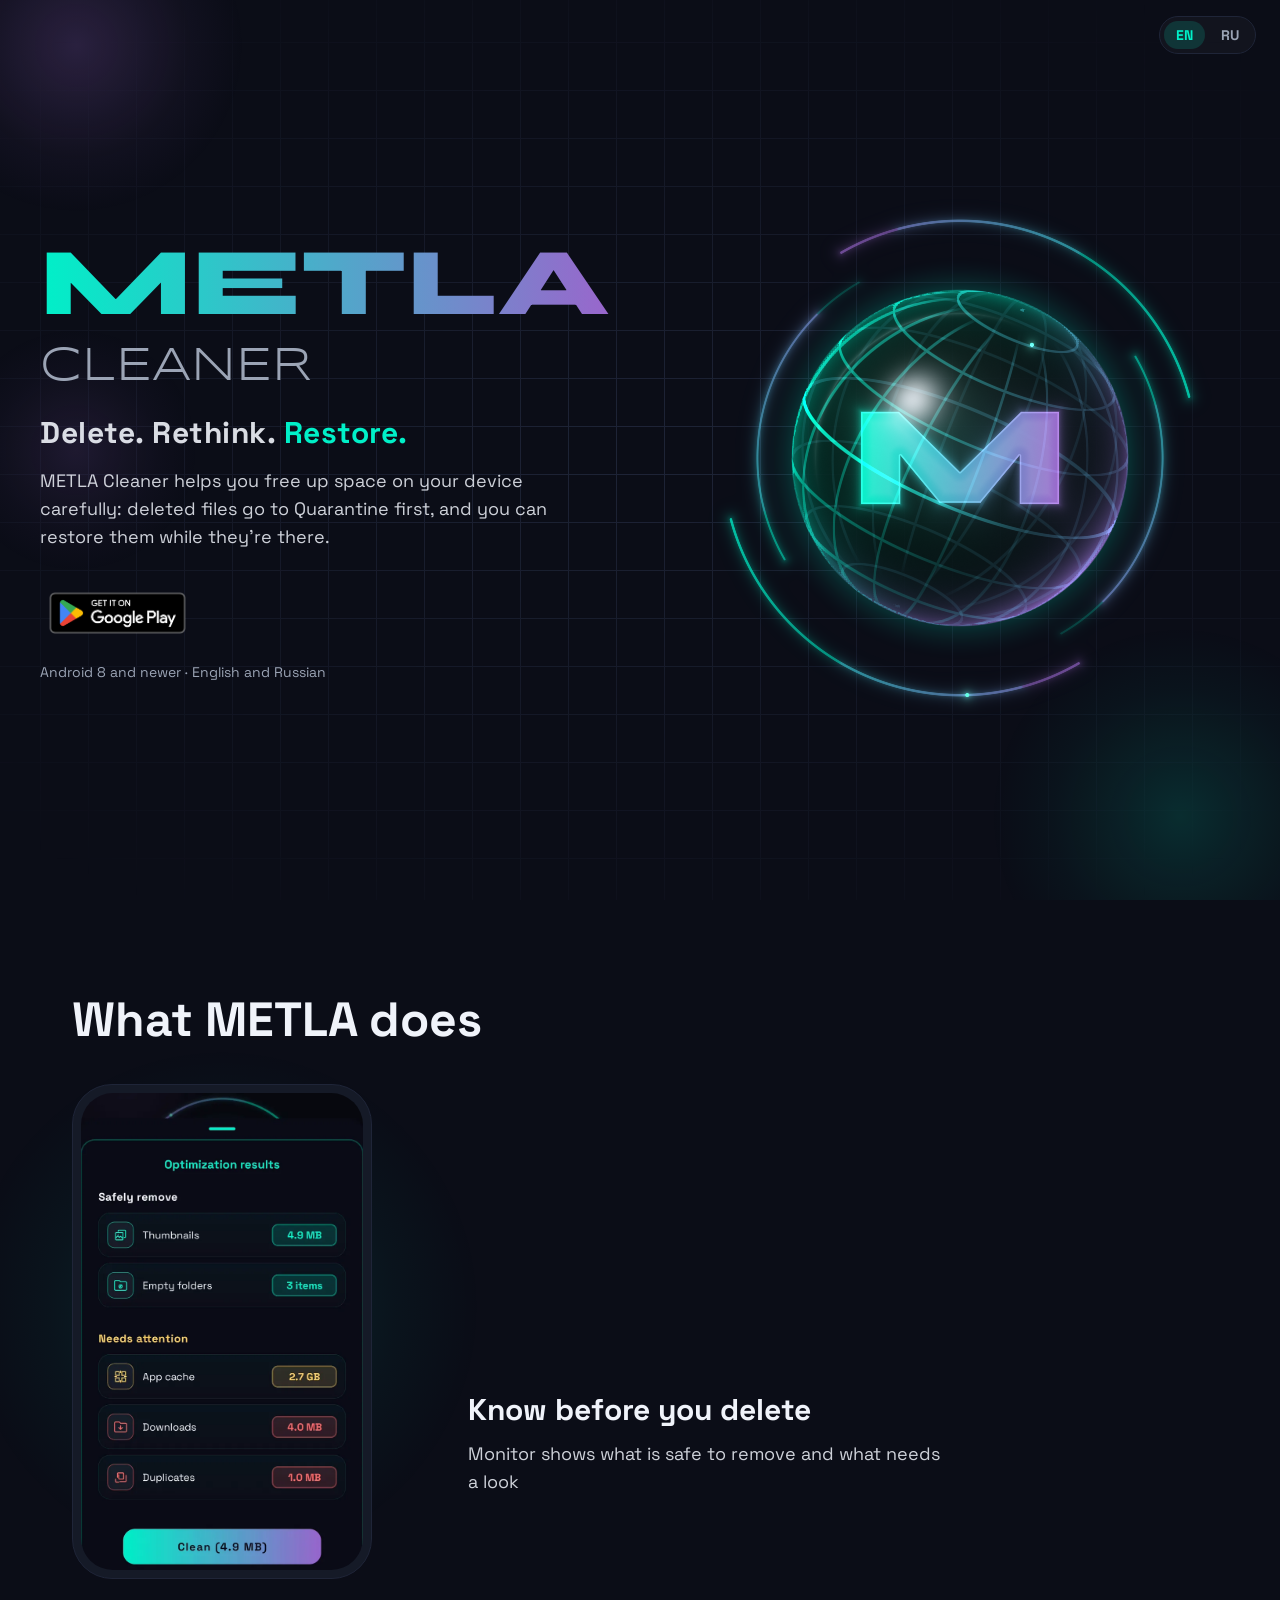
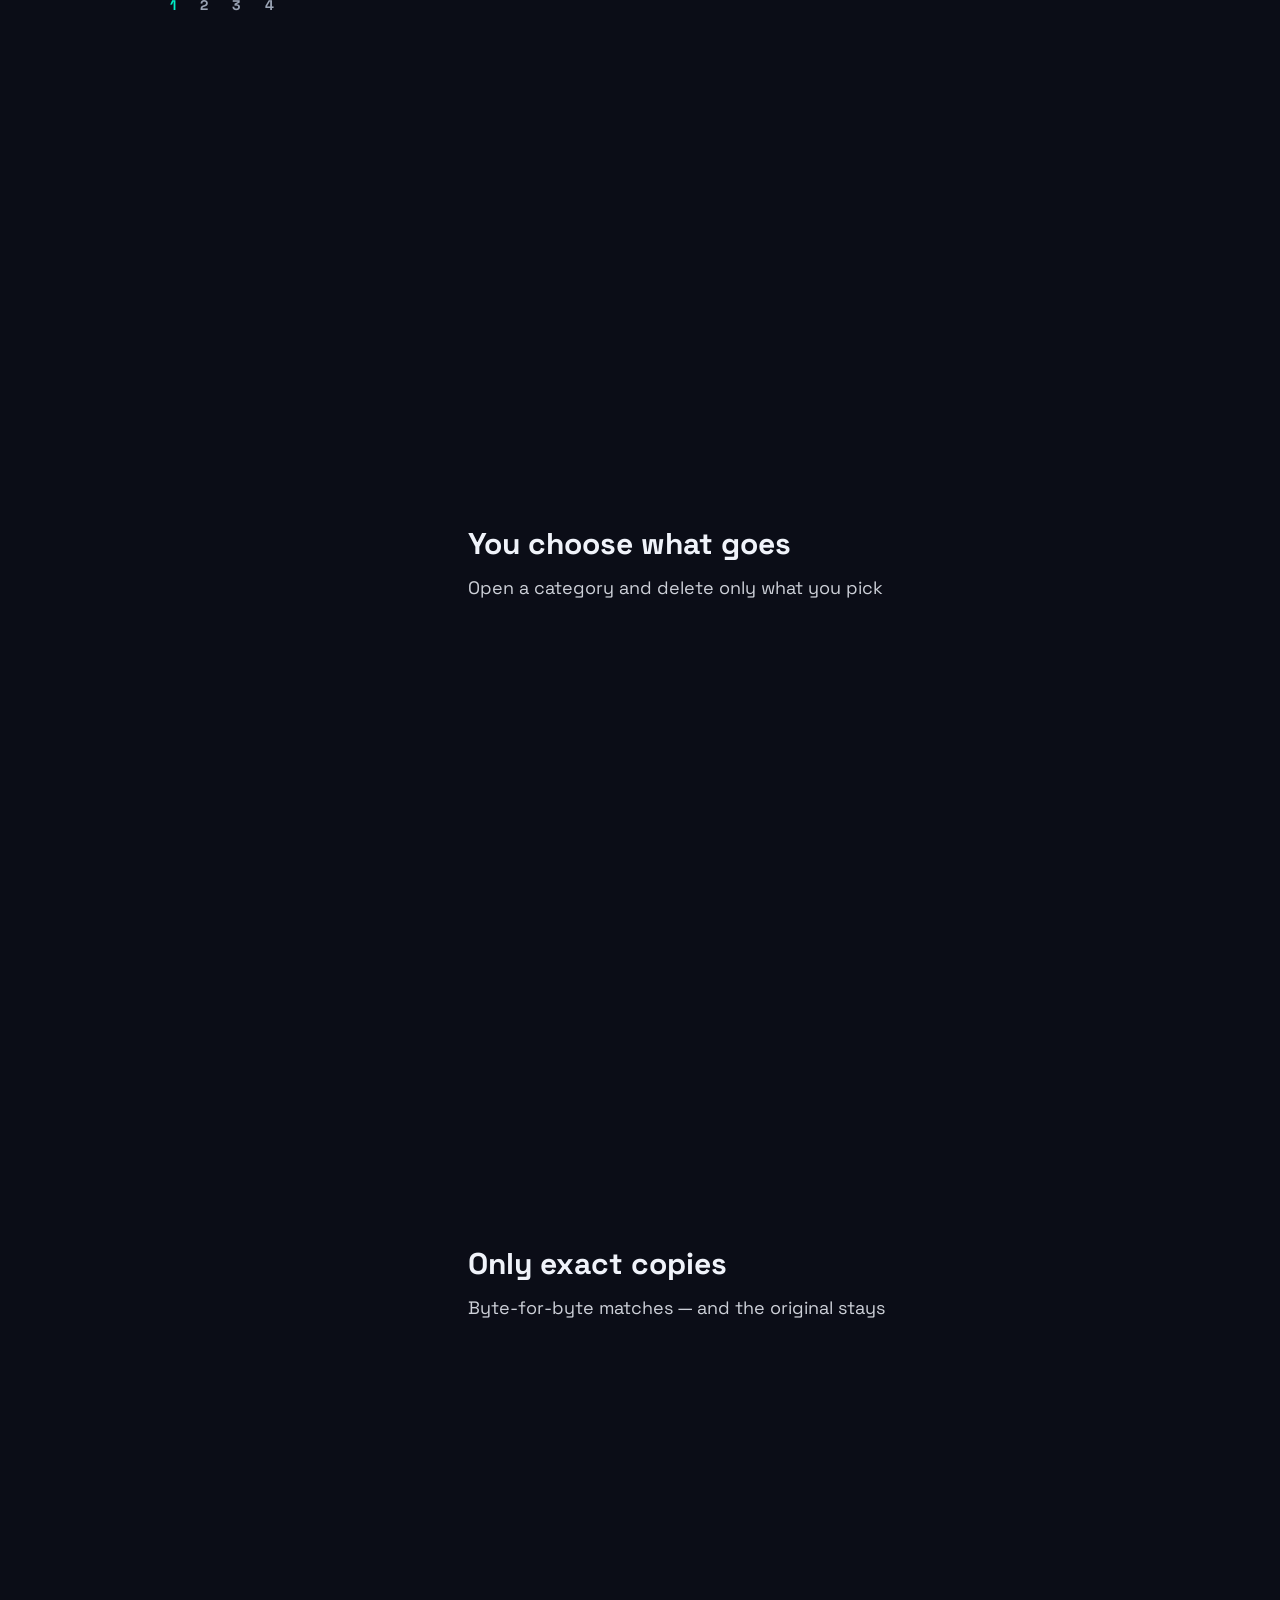
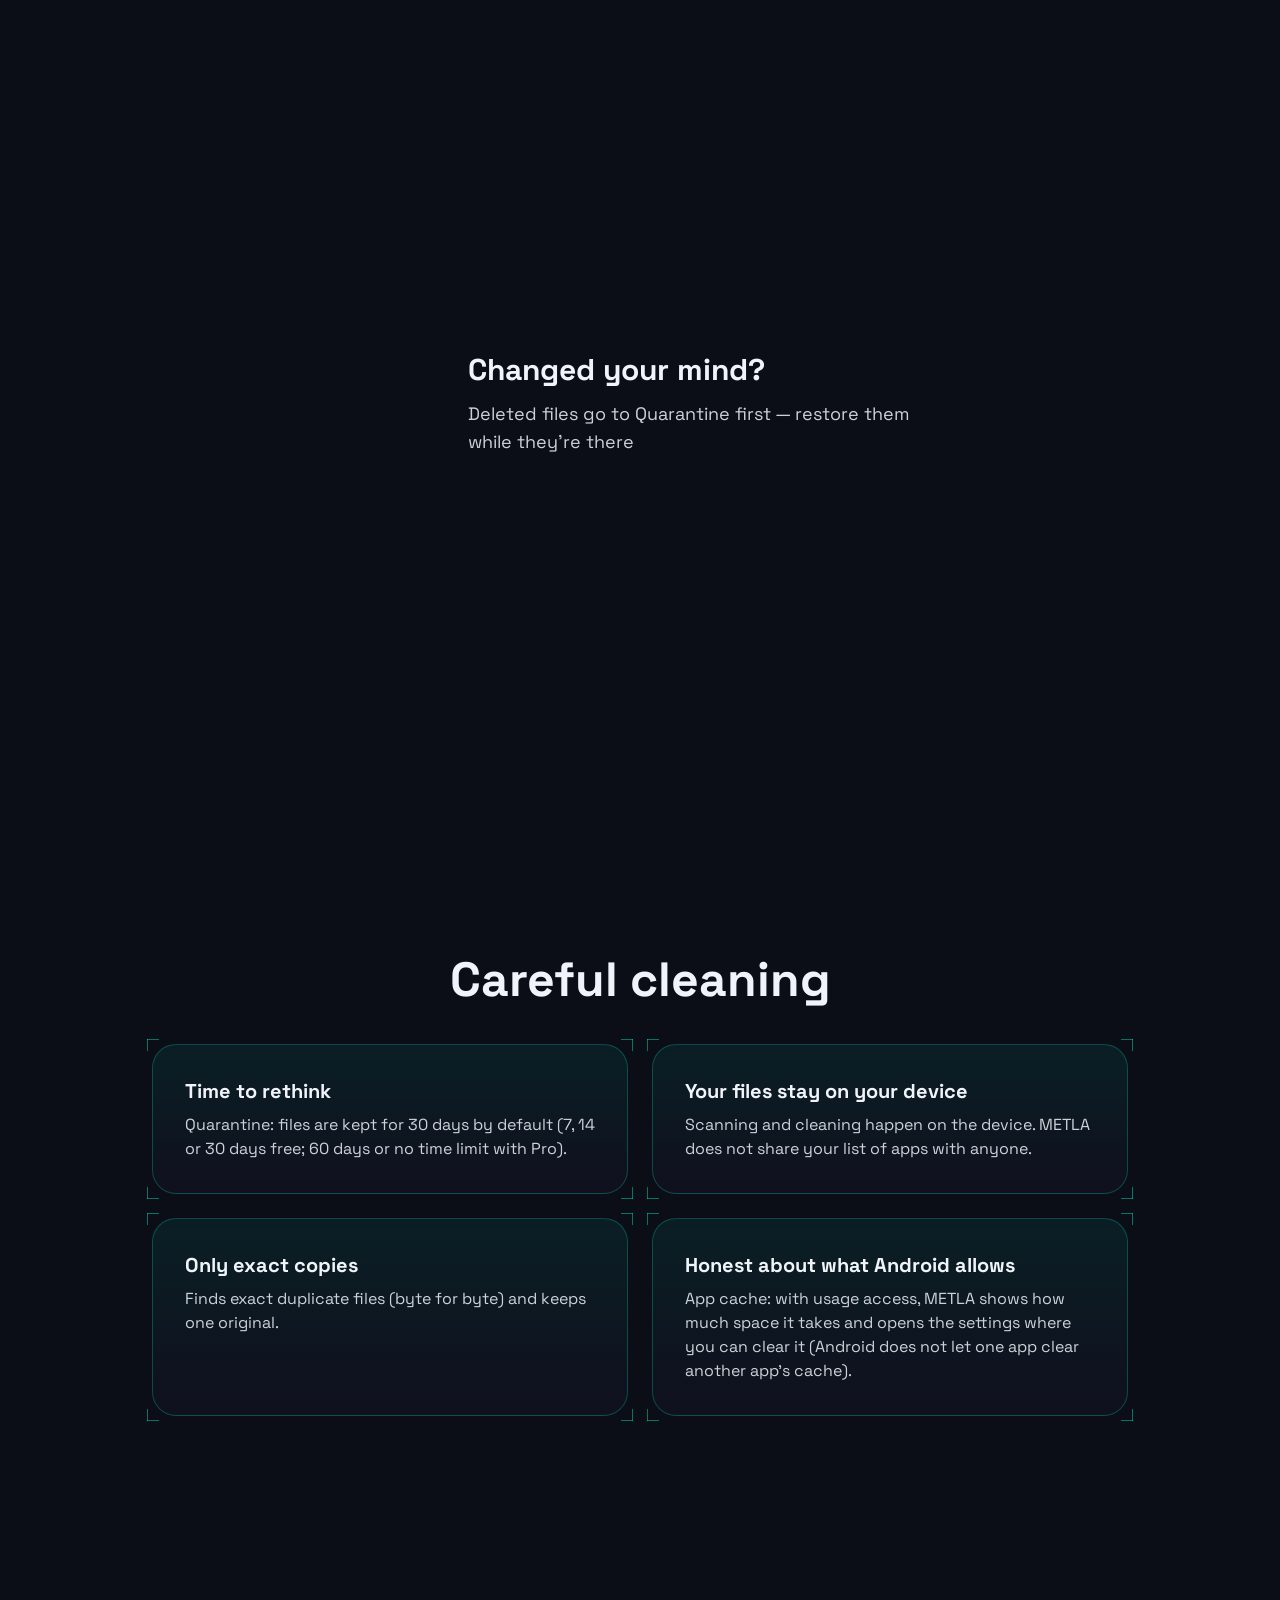
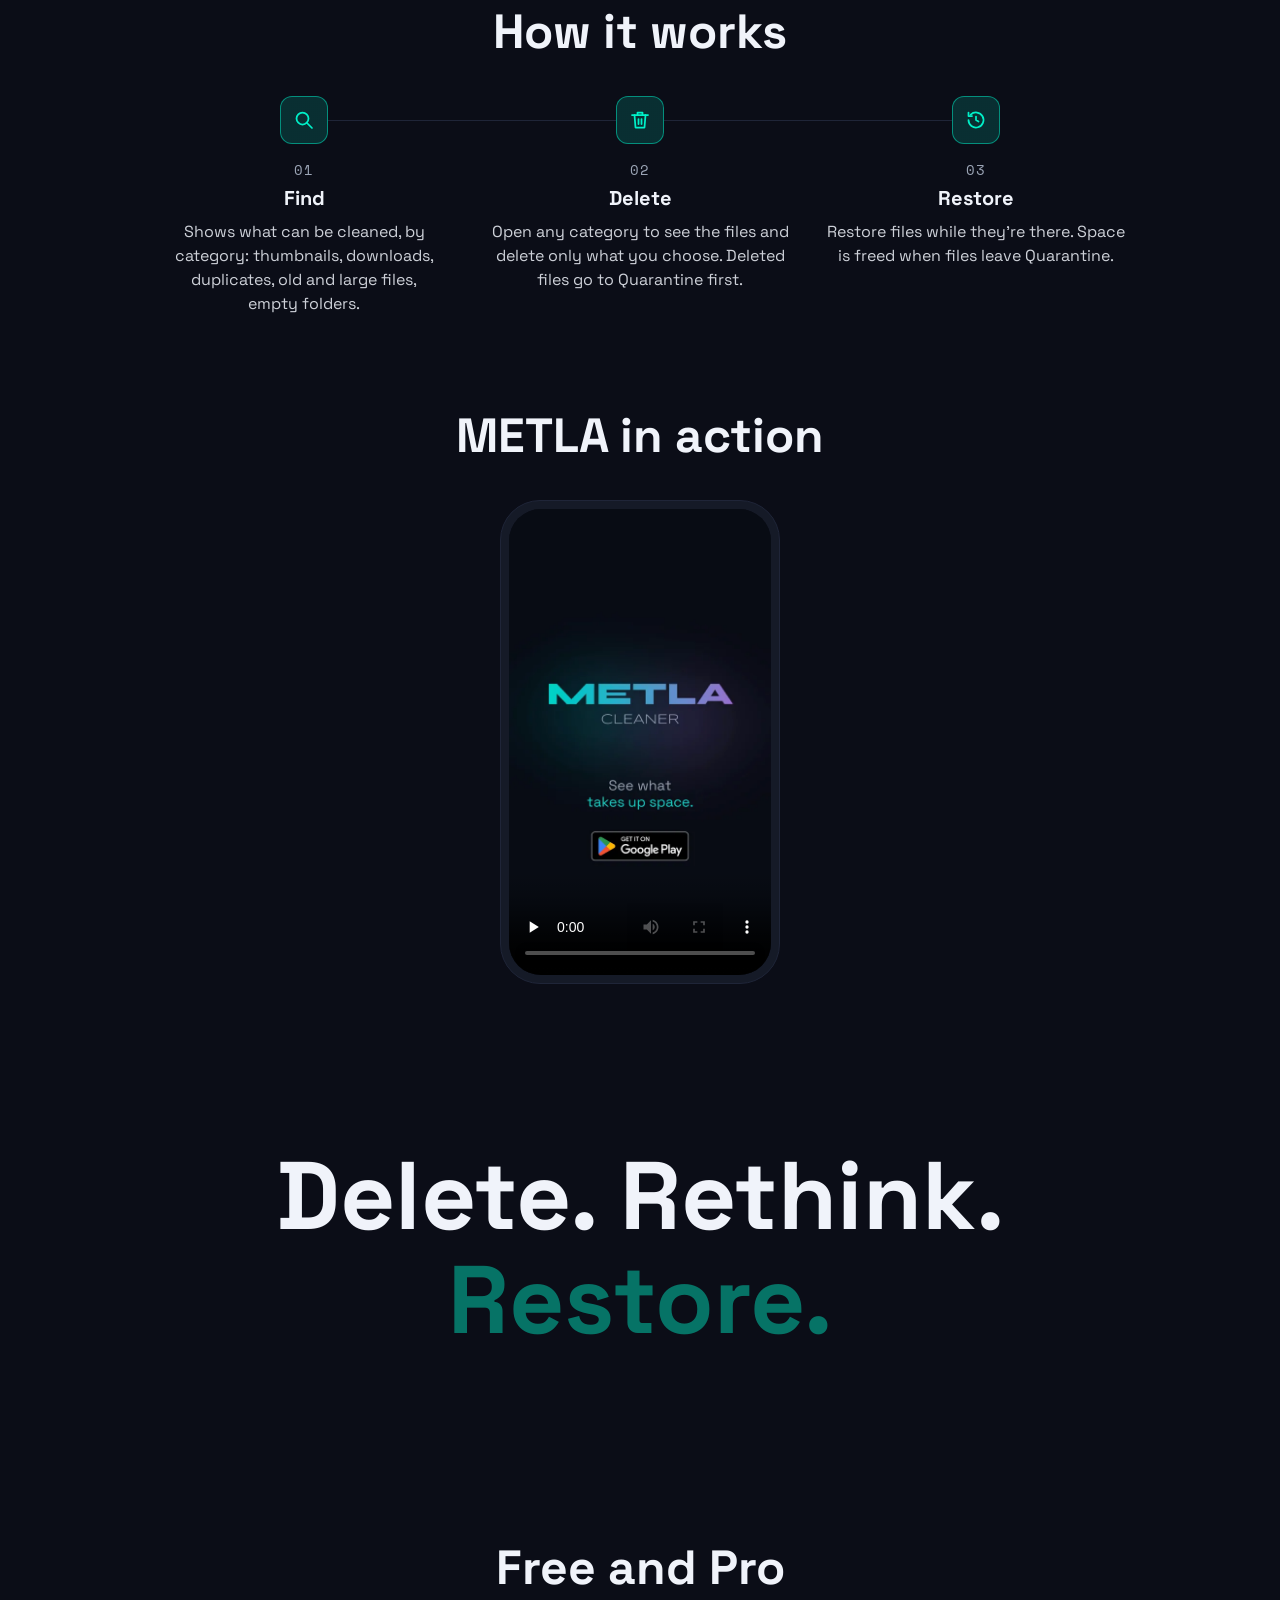
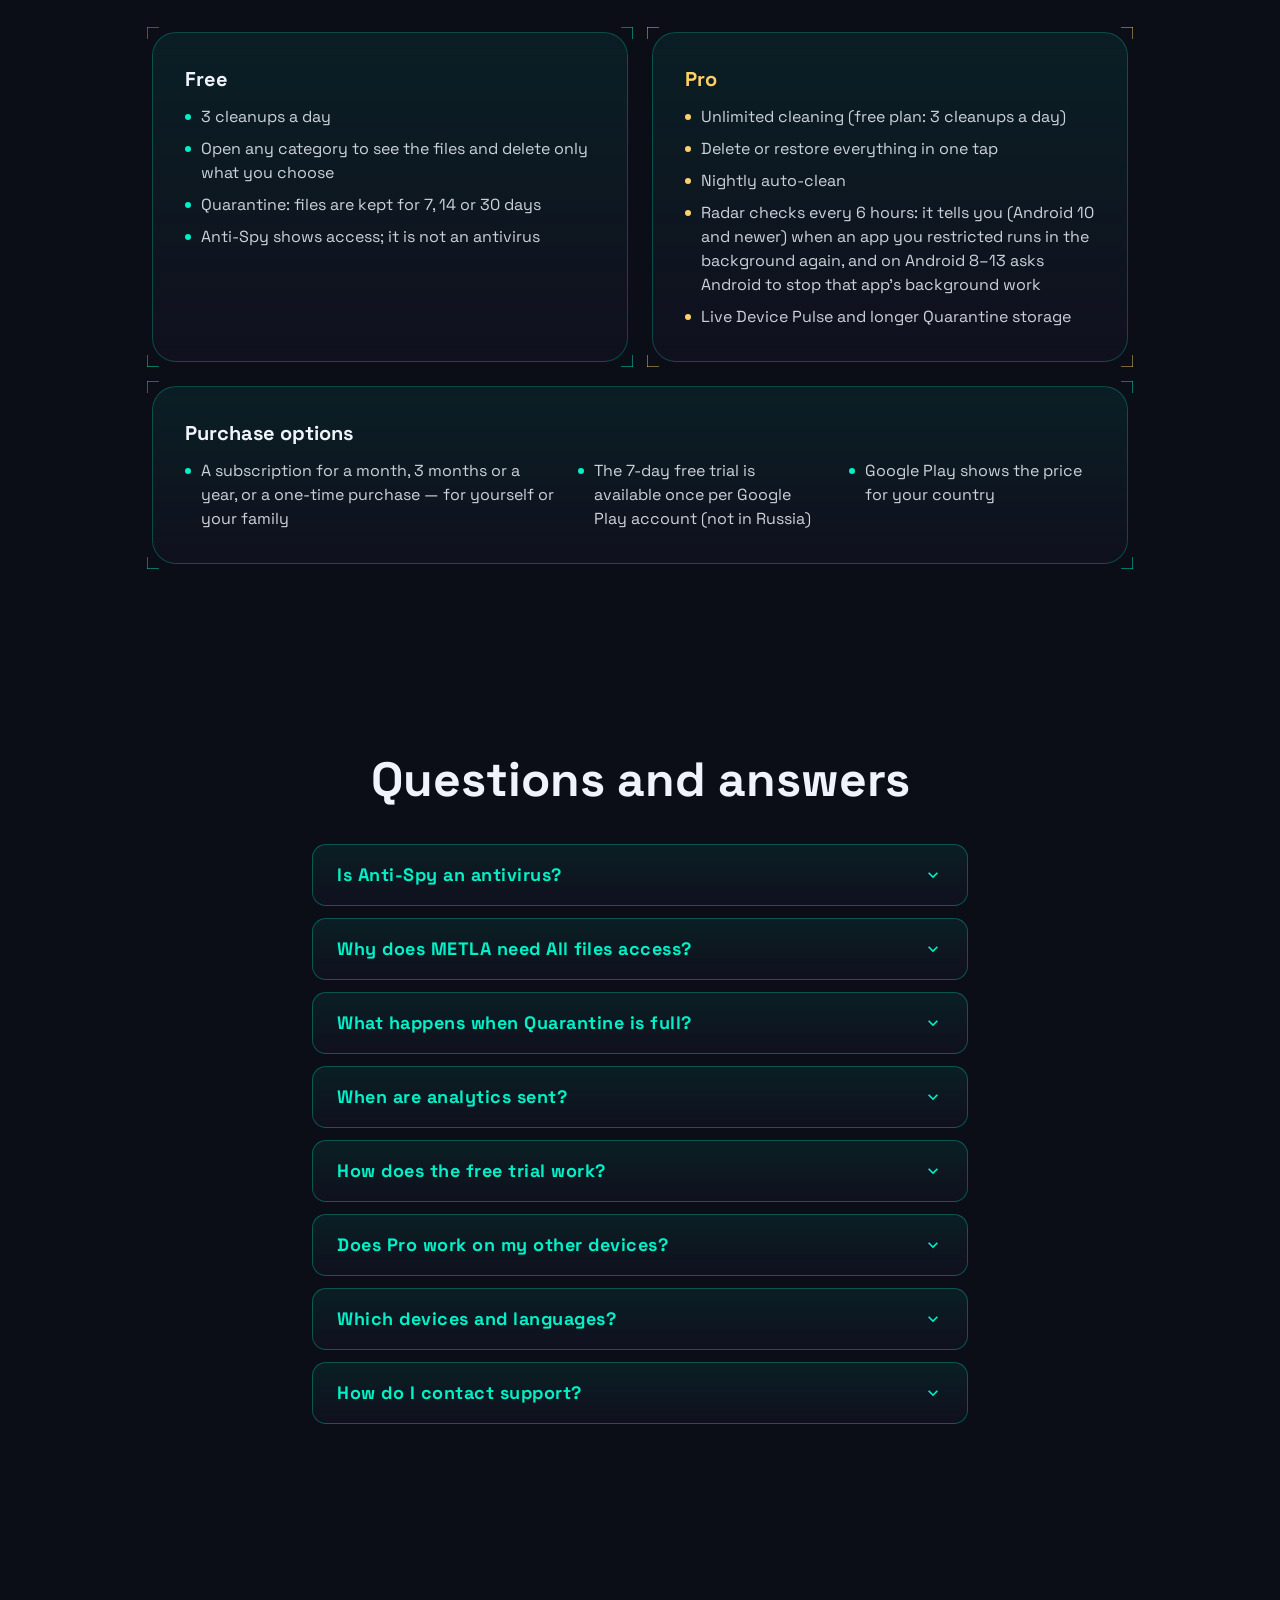
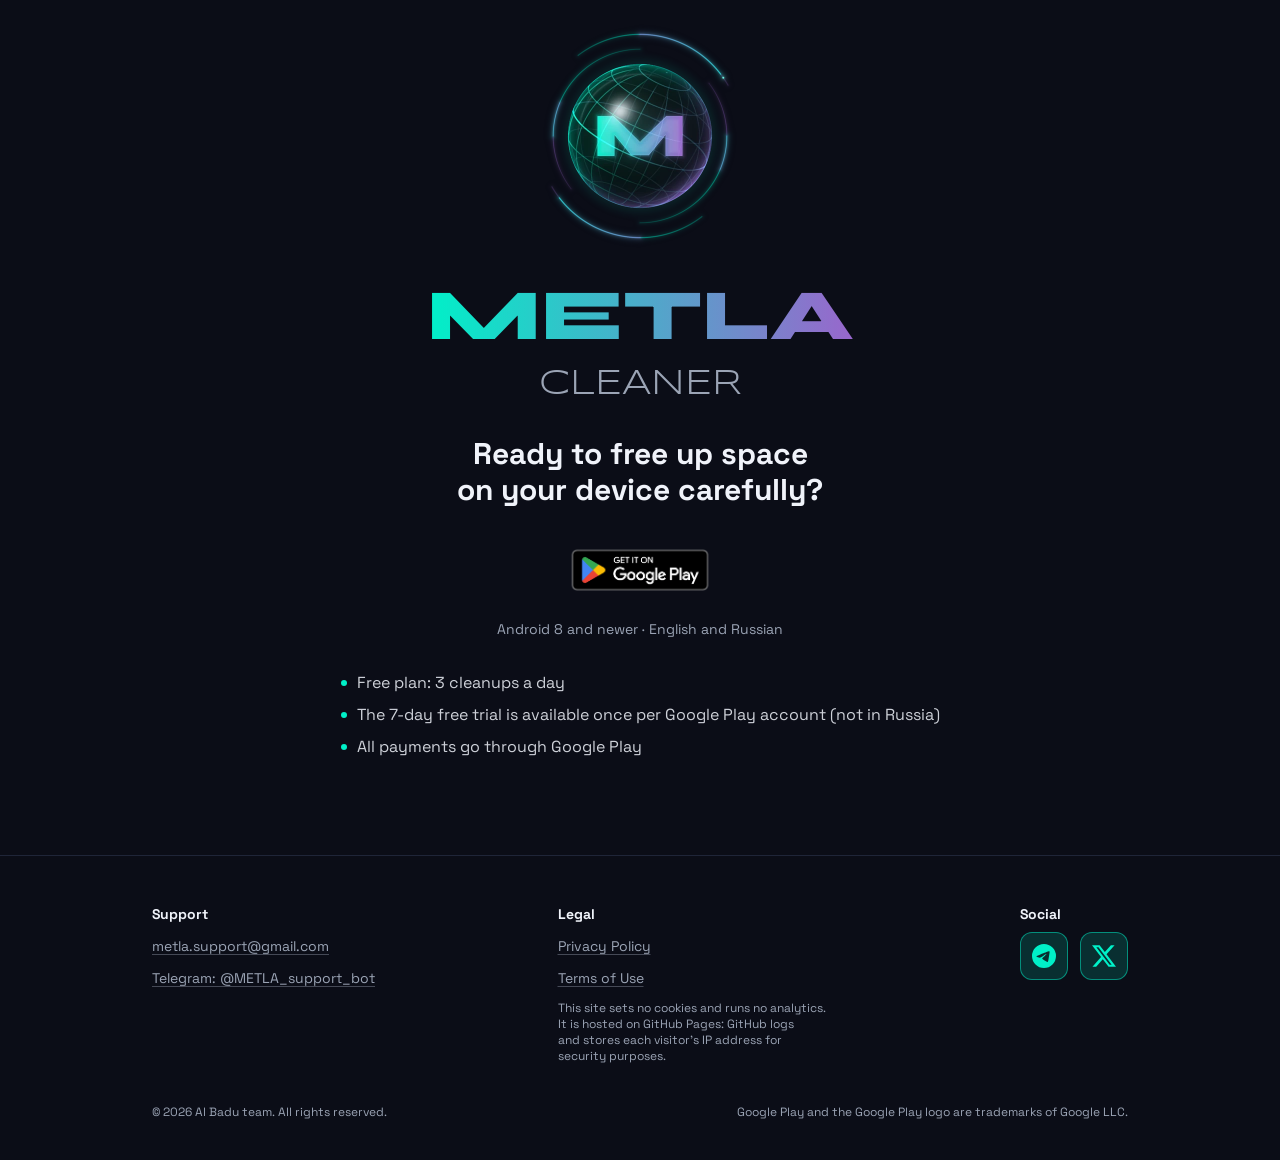
==== commit 978865eb: "Сайт metlacleaner.com — ролик «METLA в деле»: v5 «Что занимает место», свой файл по нажатию (site-v1" ====
--- a/index.html
+++ b/index.html
@@ -95,6 +95,7 @@
             <img lang="ru" src="/assets/img/google-play-badge-ru.png" width="646" height="250" alt="Скачать из Google Play" loading="lazy">
           </a>
           <p class="fact" data-t="fact">Android&nbsp;8 and newer · English and Russian</p>
+          <p class="fact" data-t="russia"></p>
         </div>
 
         <div class="hero__stage">
@@ -239,6 +240,17 @@
       </div>
     </section>
 
+    <section class="video" aria-labelledby="video-title">
+      <div class="video__inner" data-reveal="all">
+        <h2 class="section-title" id="video-title" data-t="videoTitle">METLA in action</h2>
+        <div class="phone video__phone">
+          <video class="video__player" controls preload="none" playsinline poster="/assets/img/video-poster-en.webp" width="1080" height="1920" aria-label="METLA Cleaner video" data-t-label="videoLabel" data-video>
+            <source src="/assets/video/metla-en.mp4" type="video/mp4">
+          </video>
+        </div>
+      </div>
+    </section>
+
     <section class="motto" aria-labelledby="motto-title">
       <div class="motto__inner">
         <h2 class="motto__text" id="motto-title">
@@ -355,6 +367,7 @@
           <img lang="ru" src="/assets/img/google-play-badge-ru.png" width="646" height="250" alt="Скачать из Google Play" loading="lazy">
         </a>
         <p class="fact" data-t="fact">Android&nbsp;8 and newer · English and Russian</p>
+        <p class="fact" data-t="russia"></p>
         <ul class="cta__facts">
           <li data-t="cta1">Free plan: 3&nbsp;cleanups a day</li>
           <li data-t="cta2">The 7-day free trial is available once per Google Play account (not&nbsp;in&nbsp;Russia)</li>
--- a/assets/css/site.css
+++ b/assets/css/site.css
@@ -6,6 +6,8 @@
 @font-face { font-family: "Onest"; src: url("../fonts/onest-700.woff") format("woff"); font-weight: 700; font-display: swap; }
 @font-face { font-family: "Syne"; src: url("../fonts/syne-800.woff") format("woff"); font-weight: 800; font-display: block; }
 @font-face { font-family: "Syncopate"; src: url("../fonts/syncopate-400.woff") format("woff"); font-weight: 400; font-display: block; }
+/* технические подписи — Space Mono 400 (навык B1); файл урезан до цифр и знаков */
+@font-face { font-family: "Space Mono"; src: url("../fonts/space-mono-400.woff") format("woff"); font-weight: 400; font-display: swap; }
 
 :root {
   --void: #0B0D17;
@@ -114,6 +116,23 @@
   isolation: isolate;
 }
 
+/* Хай-тек 1б (макет 20.11.2026): еле заметная чертёжная сетка первого экрана — линии цвета рамок (SurfaceStroke, B4),
+   шаг 48 px (B2), к краям гаснет; неподвижна, только CSS (B7) */
+.hero::before {
+  content: "";
+  position: absolute;
+  inset: 0;
+  z-index: 0;
+  pointer-events: none;
+  background-image:
+    linear-gradient(var(--stroke) 1px, transparent 1px),
+    linear-gradient(90deg, var(--stroke) 1px, transparent 1px);
+  background-size: 48px 48px;
+  background-position: center center;
+  -webkit-mask-image: radial-gradient(ellipse 70% 60% at 50% 50%, #000 0%, transparent 100%);
+  mask-image: radial-gradient(ellipse 70% 60% at 50% 50%, #000 0%, transparent 100%);
+}
+
 .hero__inner {
   position: relative;
   z-index: 1;
@@ -204,6 +223,9 @@
   line-height: 20px;
   color: var(--steel);
 }
+/* строка о России под строкой-фактом: на русской странице — текст, на английской — пусто и не видна */
+.fact + .fact { margin-top: 4px; }
+.fact:empty { display: none; }
 
 /* Сцена: сфера, ничем не закрытая (снимки экрана — в следующем разделе, решение владельца 02.11.2026 в 14:17:02) */
 .hero__stage {
@@ -570,10 +592,52 @@
 }
 
 .benefit {
+  position: relative;
   padding: 24px;
   border-radius: 24px;
   border: 1px solid rgba(0, 240, 200, 0.25);
   background: linear-gradient(180deg, rgba(0, 240, 200, 0.08), rgba(153, 102, 204, 0.04));
+}
+
+/* Хай-тек 1б: уголки-скобки у карточек — метки чертежа в 6 px от рамки; скругление карточки остаётся (B3); у Pro — шафран
+   (B4); неподвижно, только CSS */
+.benefit::before {
+  --mark: rgba(0, 240, 200, 0.45);
+  content: "";
+  position: absolute;
+  inset: -6px;
+  pointer-events: none;
+  background:
+    linear-gradient(var(--mark), var(--mark)) left top / 12px 1px no-repeat,
+    linear-gradient(var(--mark), var(--mark)) left top / 1px 12px no-repeat,
+    linear-gradient(var(--mark), var(--mark)) right top / 12px 1px no-repeat,
+    linear-gradient(var(--mark), var(--mark)) right top / 1px 12px no-repeat,
+    linear-gradient(var(--mark), var(--mark)) left bottom / 12px 1px no-repeat,
+    linear-gradient(var(--mark), var(--mark)) left bottom / 1px 12px no-repeat,
+    linear-gradient(var(--mark), var(--mark)) right bottom / 12px 1px no-repeat,
+    linear-gradient(var(--mark), var(--mark)) right bottom / 1px 12px no-repeat;
+}
+.plans__pro::before { --mark: rgba(255, 209, 102, 0.45); }
+
+/* Хай-тек 1в (макет 20.11.2026): неоновое свечение края при наведении — карточки и кнопка Google Play; только мышь на
+   компьютере (на касании наведения нет); цвет — как у рамки: аква, у Pro шафран (B4); при «уменьшить движение» — без
+   перехода, сразу */
+@media (hover: hover) and (pointer: fine) {
+  .benefit { transition: border-color 300ms var(--ease), box-shadow 300ms var(--ease); }
+  .benefit:hover {
+    border-color: rgba(0, 240, 200, 0.5);
+    box-shadow: 0 0 24px rgba(0, 240, 200, 0.16);
+  }
+  .plans__pro:hover {
+    border-color: rgba(255, 209, 102, 0.5);
+    box-shadow: 0 0 24px rgba(255, 209, 102, 0.14);
+  }
+  .play-badge { transition: transform 300ms var(--ease), box-shadow 300ms var(--ease); }
+  .play-badge:hover { box-shadow: 0 0 0 1px rgba(0, 240, 200, 0.4), 0 0 20px rgba(0, 240, 200, 0.24); }
+}
+@media (prefers-reduced-motion: reduce) {
+  .benefit,
+  .play-badge { transition: none; }
 }
 
 .benefit__title {
@@ -678,11 +742,13 @@
   stroke-linejoin: round;
 }
 
+/* номер шага — «приборная» подпись: Space Mono 400, как технические подписи приложения (навык B1) */
 .step__num {
   display: block;
+  font-family: "Space Mono", ui-monospace, monospace;
   font-size: 14px;
   line-height: 20px;
-  font-weight: 700;
+  font-weight: 400;
   letter-spacing: 1px;
   color: var(--steel);
 }
@@ -699,6 +765,34 @@
   margin: 8px 0 0;
   color: var(--text-read);
   text-wrap: pretty;
+}
+
+/* Ролик — свой файл с сайта, по нажатию (решение владельца 16.11.2026 в 19:15:06; макет 20.11.2026): рамка телефона, как у
+   снимков; до нажатия грузится только заставка (preload="none") */
+.video { padding: 0 0 64px; }
+.video__inner {
+  max-width: 1040px;
+  margin: 0 auto;
+  padding: 0 16px;
+}
+.video__phone {
+  width: min(100%, 280px);
+  margin: 0 auto;
+}
+.video__player {
+  grid-area: 1 / 1;
+  display: block;
+  width: 100%;
+  height: auto;
+  aspect-ratio: 9 / 16;
+  border-radius: 32px;
+  background: var(--void);
+}
+/* Кнопки ролика — внутри самого <video> (его тень): фокус на них виден кольцом вокруг ролика, как у остальных (B9;
+   a11y.sh 20.11.2026 — без этого у кнопок ролика не было видимого кольца) */
+.video__player:focus-within {
+  outline: 2px solid var(--aqua);
+  outline-offset: 4px;
 }
 
 /* Слоган — крупно, отдельным разделом (B11; план, 2.5): 48 / 72 / 96 px; на телефоне — слово в строке,
